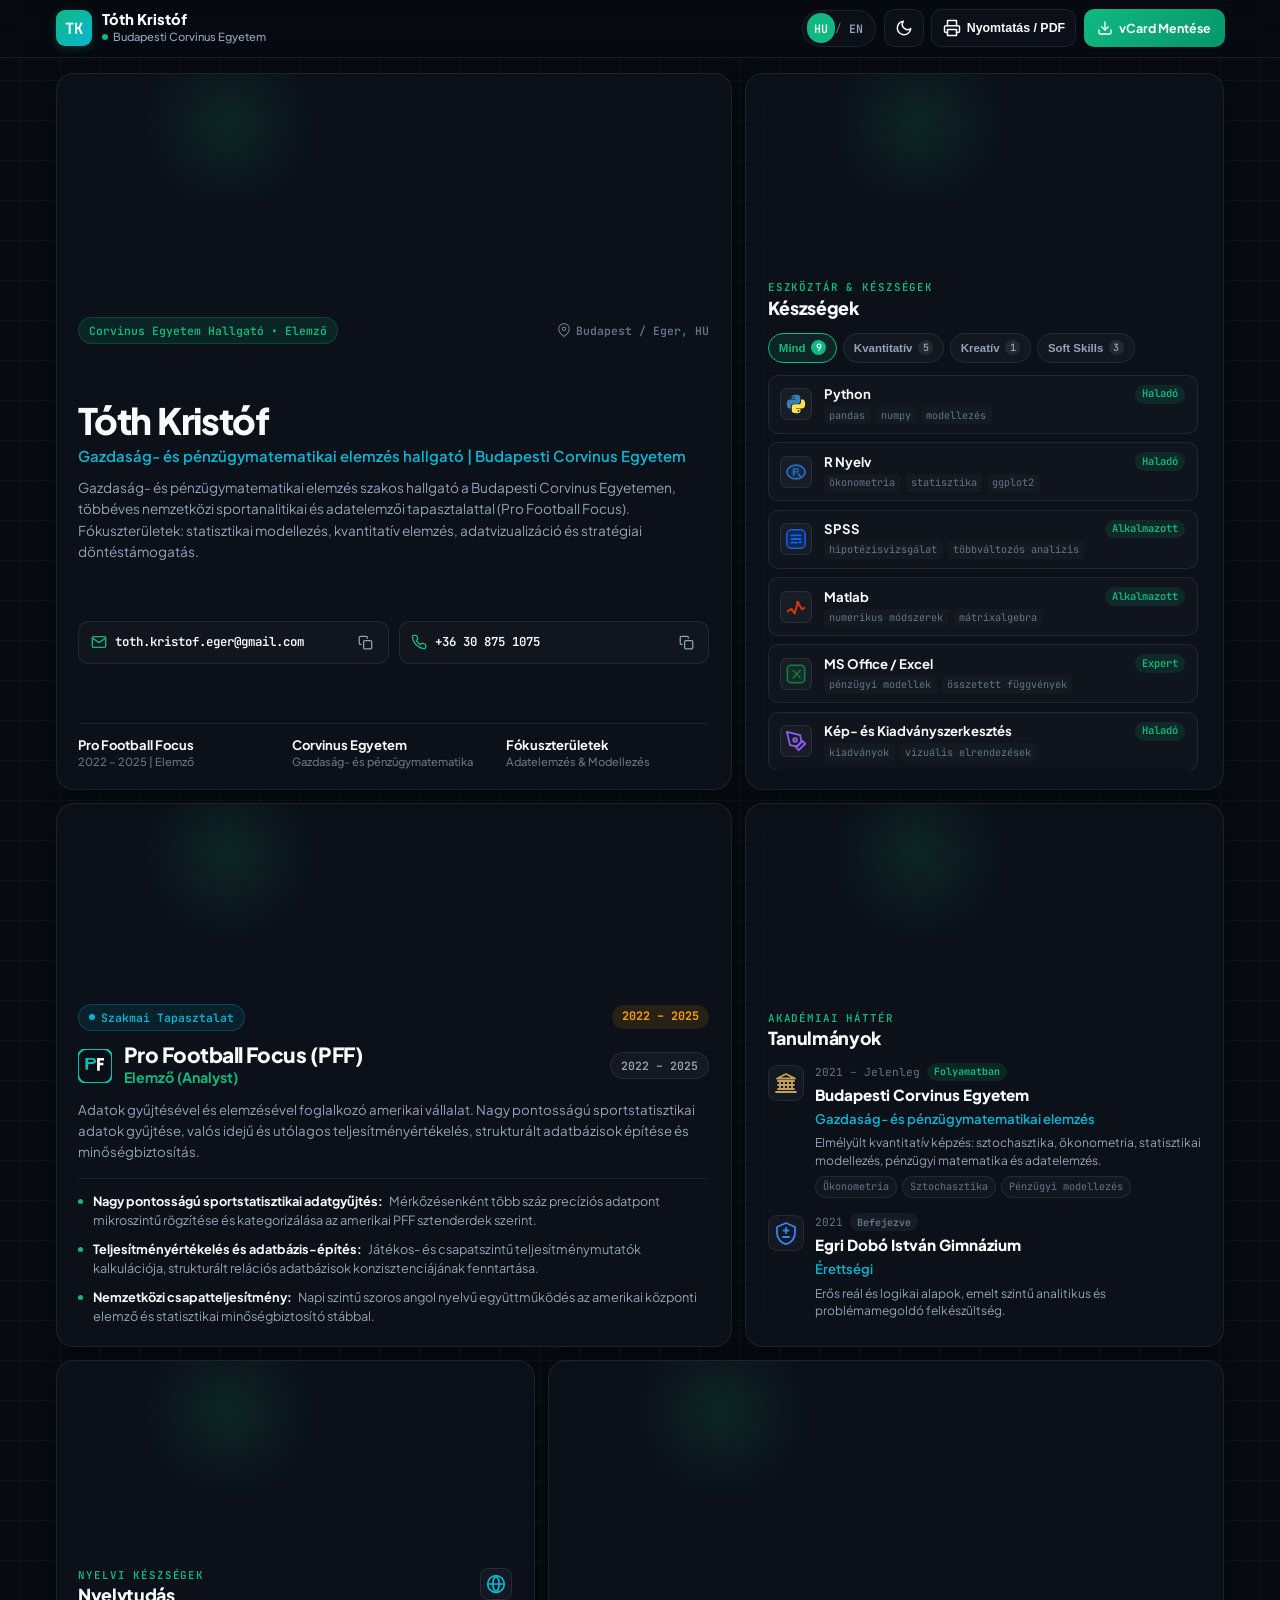
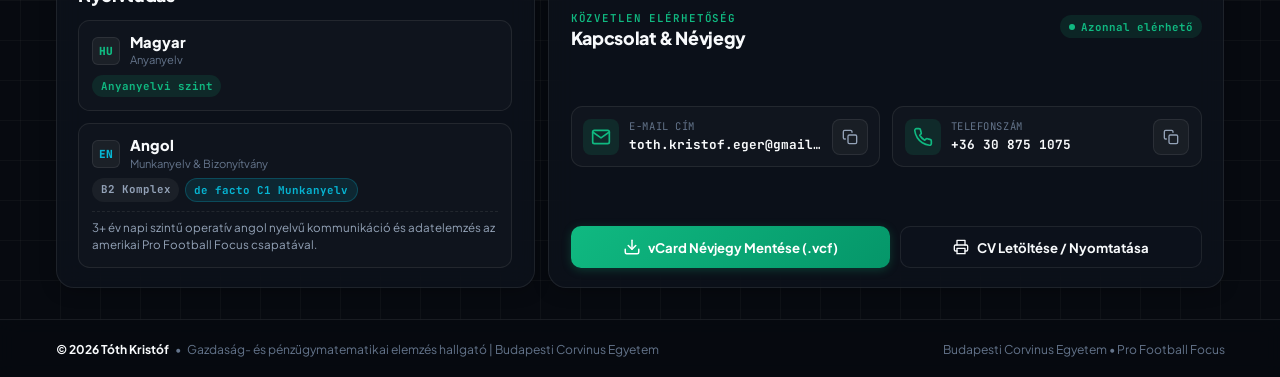
==== index.html @ a5351e08 "Initial commit: CV website" ====
<!DOCTYPE html>
<html lang="hu" data-theme="dark">
<head>
  <meta charset="UTF-8">
  <meta name="viewport" content="width=device-width, initial-scale=1.0">
  <title>Tóth Kristóf | Gazdaság- és pénzügymatematikai elemzés hallgató</title>
  <meta name="description" content="Tóth Kristóf: Gazdaság- és pénzügymatematikai elemzés szakos hallgató a Budapesti Corvinus Egyetemen, tapasztalat: Pro Football Focus (PFF) Elemző.">
  <meta name="author" content="Tóth Kristóf">
  <meta name="color-scheme" content="dark light">
  <meta name="theme-color" content="#080c14">

  <!-- Google Fonts: Plus Jakarta Sans & JetBrains Mono -->
  <link rel="preconnect" href="https://fonts.googleapis.com">
  <link rel="preconnect" href="https://fonts.gstatic.com" crossorigin>
  <link href="https://fonts.googleapis.com/css2?family=JetBrains+Mono:wght@400;500;600;700&family=Plus+Jakarta+Sans:wght@300;400;500;600;700;800&display=swap" rel="stylesheet">
  
  <link rel="stylesheet" href="style.css">
</head>
<body>
  <!-- Keyboard Skip Link for Accessibility -->
  <a href="#main-content" class="skip-link" data-i18n="skipLink">Ugrás a tartalomra</a>

  <!-- Compact Top Header -->
  <header class="site-header" role="banner">
    <div class="header-inner container">
      <div class="brand">
        <span class="brand-monogram">TK</span>
        <div class="brand-info">
          <span class="brand-name">Tóth Kristóf</span>
          <span class="brand-badge" data-i18n="headerStatus">
            <span class="status-pulse" aria-hidden="true"></span>
            Budapesti Corvinus Egyetem
          </span>
        </div>
      </div>

      <nav class="nav-controls" aria-label="Weboldal vezérlők">
        <!-- Language Switcher HU / EN -->
        <div class="lang-switch-group" role="group" aria-label="Nyelvválasztó">
          <button id="lang-hu" class="lang-btn active" type="button" aria-pressed="true" aria-label="Magyar nyelv">
            HU
          </button>
          <span class="lang-divider" aria-hidden="true">/</span>
          <button id="lang-en" class="lang-btn" type="button" aria-pressed="false" aria-label="English language">
            EN
          </button>
        </div>

        <!-- Theme Switcher: Dark / Light / High Contrast -->
        <div class="theme-dropdown-wrap">
          <button id="theme-btn" class="icon-btn theme-toggle-btn" type="button" aria-label="Téma váltása" title="Téma váltása">
            <svg class="theme-icon theme-icon-dark" width="18" height="18" viewBox="0 0 24 24" fill="none" stroke="currentColor" stroke-width="2" stroke-linecap="round" stroke-linejoin="round" aria-hidden="true">
              <path d="M21 12.79A9 9 0 1 1 11.21 3 7 7 0 0 0 21 12.79z"></path>
            </svg>
            <svg class="theme-icon theme-icon-light" width="18" height="18" viewBox="0 0 24 24" fill="none" stroke="currentColor" stroke-width="2" stroke-linecap="round" stroke-linejoin="round" aria-hidden="true">
              <circle cx="12" cy="12" r="5"></circle>
              <line x1="12" y1="1" x2="12" y2="3"></line>
              <line x1="12" y1="21" x2="12" y2="23"></line>
              <line x1="4.22" y1="4.22" x2="5.64" y2="5.64"></line>
              <line x1="18.36" y1="18.36" x2="19.78" y2="19.78"></line>
              <line x1="1" y1="12" x2="3" y2="12"></line>
              <line x1="21" y1="12" x2="23" y2="12"></line>
              <line x1="4.22" y1="19.78" x2="5.64" y2="18.36"></line>
              <line x1="18.36" y1="5.64" x2="19.78" y2="4.22"></line>
            </svg>
            <svg class="theme-icon theme-icon-contrast" width="18" height="18" viewBox="0 0 24 24" fill="none" stroke="currentColor" stroke-width="2" stroke-linecap="round" stroke-linejoin="round" aria-hidden="true">
              <circle cx="12" cy="12" r="10"></circle>
              <path d="M12 2a10 10 0 0 1 0 20z" fill="currentColor"></path>
            </svg>
            <span class="sr-only" data-i18n="themeBtnText">Téma váltása</span>
          </button>
        </div>

        <!-- Print / PDF CV Button -->
        <button id="print-cv-btn" class="icon-btn" type="button" aria-label="CV Nyomtatása / Mentés PDF-ként" title="Nyomtatás / PDF">
          <svg width="18" height="18" viewBox="0 0 24 24" fill="none" stroke="currentColor" stroke-width="2" stroke-linecap="round" stroke-linejoin="round" aria-hidden="true">
            <polyline points="6 9 6 2 18 2 18 9"></polyline>
            <path d="M6 18H4a2 2 0 0 1-2-2v-5a2 2 0 0 1 2-2h16a2 2 0 0 1 2 2v5a2 2 0 0 1-2 2h-2"></path>
            <rect x="6" y="14" width="12" height="8"></rect>
          </svg>
          <span class="btn-text-responsive" data-i18n="printBtnText">Nyomtatás / PDF</span>
        </button>

        <!-- Direct vCard Download -->
        <button id="vcard-top-btn" class="btn-primary-sm" type="button" aria-label="Névjegy letöltése vCard formátumban">
          <svg width="16" height="16" viewBox="0 0 24 24" fill="none" stroke="currentColor" stroke-width="2" stroke-linecap="round" stroke-linejoin="round" aria-hidden="true">
            <path d="M21 15v4a2 2 0 0 1-2 2H5a2 2 0 0 1-2-2v-4"></path>
            <polyline points="7 10 12 15 17 10"></polyline>
            <line x1="12" y1="15" x2="12" y2="3"></line>
          </svg>
          <span data-i18n="vcardBtnText">vCard Mentése</span>
        </button>
      </nav>
    </div>
  </header>

  <!-- Main Content Bento Grid (Dense & Compact) -->
  <main id="main-content" class="container bento-layout" role="main">

    <!-- ========================================================
         TILE 1: HERO SPAN (Profile, Headline & Quick Connect)
         ======================================================== -->
    <section class="bento-card hero-tile" aria-labelledby="hero-name">
      <div class="card-glass-glow" aria-hidden="true"></div>
      
      <div class="hero-top-meta">
        <div class="tag-pill tag-accent">
          <span data-i18n="heroPill">Corvinus Egyetem Hallgató • Elemző</span>
        </div>
        <div class="location-badge">
          <svg width="14" height="14" viewBox="0 0 24 24" fill="none" stroke="currentColor" stroke-width="2" stroke-linecap="round" stroke-linejoin="round" aria-hidden="true">
            <path d="M21 10c0 7-9 13-9 13s-9-6-9-13a9 9 0 0 1 18 0z"></path>
            <circle cx="12" cy="10" r="3"></circle>
          </svg>
          <span>Budapest / Eger, HU</span>
        </div>
      </div>

      <div class="hero-main-content">
        <h1 id="hero-name" class="hero-name">Tóth Kristóf</h1>
        <p class="hero-title" data-i18n="heroTitle">
          Gazdaság- és pénzügymatematikai elemzés hallgató | Budapesti Corvinus Egyetem
        </p>

        <p class="hero-bio" data-i18n="heroBio">
          Gazdaság- és pénzügymatematikai elemzés szakos hallgató a Budapesti Corvinus Egyetemen, többéves nemzetközi sportanalitikai és adatelemzői tapasztalattal (Pro Football Focus). Fókuszterületek: statisztikai modellezés, kvantitatív elemzés, adatvizualizáció és stratégiai döntéstámogatás.
        </p>
      </div>

      <!-- Quick Action Contact Bars with Micro-Logos -->
      <div class="hero-action-row">
        <!-- Email Quick Bar -->
        <div class="contact-pill-action">
          <a href="mailto:toth.kristof.eger@gmail.com" class="contact-link" aria-label="E-mail küldése: toth.kristof.eger@gmail.com">
            <span class="contact-icon-wrap" aria-hidden="true">
              <svg width="16" height="16" viewBox="0 0 24 24" fill="none" stroke="currentColor" stroke-width="2" stroke-linecap="round" stroke-linejoin="round">
                <path d="M4 4h16c1.1 0 2 .9 2 2v12c0 1.1-.9 2-2 2H4c-1.1 0-2-.9-2-2V6c0-1.1.9-2 2-2z"></path>
                <polyline points="22,6 12,13 2,6"></polyline>
              </svg>
            </span>
            <span class="contact-val">toth.kristof.eger@gmail.com</span>
          </a>
          <button type="button" class="copy-btn" data-copy="toth.kristof.eger@gmail.com" data-type="email" aria-label="E-mail cím másolása" title="Másolás vágólapra">
            <svg class="copy-icon" width="15" height="15" viewBox="0 0 24 24" fill="none" stroke="currentColor" stroke-width="2" stroke-linecap="round" stroke-linejoin="round" aria-hidden="true">
              <rect x="9" y="9" width="13" height="13" rx="2" ry="2"></rect>
              <path d="M5 15H4a2 2 0 0 1-2-2V4a2 2 0 0 1 2-2h9a2 2 0 0 1 2 2v1"></path>
            </svg>
            <svg class="check-icon" width="15" height="15" viewBox="0 0 24 24" fill="none" stroke="currentColor" stroke-width="2.5" stroke-linecap="round" stroke-linejoin="round" aria-hidden="true">
              <polyline points="20 6 9 17 4 12"></polyline>
            </svg>
          </button>
        </div>

        <!-- Phone Quick Bar -->
        <div class="contact-pill-action">
          <a href="tel:+36308751075" class="contact-link" aria-label="Telefonszám hívása: +36 30 875 1075">
            <span class="contact-icon-wrap" aria-hidden="true">
              <svg width="16" height="16" viewBox="0 0 24 24" fill="none" stroke="currentColor" stroke-width="2" stroke-linecap="round" stroke-linejoin="round">
                <path d="M22 16.92v3a2 2 0 0 1-2.18 2 19.79 19.79 0 0 1-8.63-3.07 19.5 19.5 0 0 1-6-6 19.79 19.79 0 0 1-3.07-8.67A2 2 0 0 1 4.11 2h3a2 2 0 0 1 2 1.72 12.84 12.84 0 0 0 .7 2.81 2 2 0 0 1-.45 2.11L8.09 9.91a16 16 0 0 0 6 6l1.27-1.27a2 2 0 0 1 2.11-.45 12.84 12.84 0 0 0 2.81.7A2 2 0 0 1 22 16.92z"></path>
              </svg>
            </span>
            <span class="contact-val">+36 30 875 1075</span>
          </a>
          <button type="button" class="copy-btn" data-copy="+36308751075" data-type="phone" aria-label="Telefonszám másolása" title="Másolás vágólapra">
            <svg class="copy-icon" width="15" height="15" viewBox="0 0 24 24" fill="none" stroke="currentColor" stroke-width="2" stroke-linecap="round" stroke-linejoin="round" aria-hidden="true">
              <rect x="9" y="9" width="13" height="13" rx="2" ry="2"></rect>
              <path d="M5 15H4a2 2 0 0 1-2-2V4a2 2 0 0 1 2-2h9a2 2 0 0 1 2 2v1"></path>
            </svg>
            <svg class="check-icon" width="15" height="15" viewBox="0 0 24 24" fill="none" stroke="currentColor" stroke-width="2.5" stroke-linecap="round" stroke-linejoin="round" aria-hidden="true">
              <polyline points="20 6 9 17 4 12"></polyline>
            </svg>
          </button>
        </div>
      </div>

      <!-- Quick Semantic Highlights (No Percentages) -->
      <div class="hero-stats-grid">
        <div class="stat-badge-item">
          <span class="stat-badge-top" data-i18n="badgePff">Pro Football Focus</span>
          <span class="stat-badge-sub" data-i18n="badgePffDesc">2022 – 2025 | Elemző</span>
        </div>
        <div class="stat-badge-item">
          <span class="stat-badge-top" data-i18n="badgeCorvinus">Corvinus Egyetem</span>
          <span class="stat-badge-sub" data-i18n="badgeCorvinusDesc">Gazdaság- és pénzügymatematika</span>
        </div>
        <div class="stat-badge-item">
          <span class="stat-badge-top" data-i18n="badgeFocus">Fókuszterületek</span>
          <span class="stat-badge-sub" data-i18n="badgeFocusDesc">Adatelemzés & Modellezés</span>
        </div>
      </div>
    </section>

    <!-- ========================================================
         TILE 2: SKILL MATRIX (RICH LOGOS, NO RADAR, NO PERCENTAGES)
         ======================================================== -->
    <section class="bento-card skill-matrix-tile" aria-labelledby="skills-heading">
      <div class="card-glass-glow" aria-hidden="true"></div>
      <div class="card-header-flex">
        <div>
          <span class="section-eyebrow" data-i18n="skillEyebrow">Eszköztár & Készségek</span>
          <h2 id="skills-heading" class="card-title" data-i18n="skillHeading">Készségek</h2>
        </div>
      </div>

      <!-- Filterable Skill Category Pills -->
      <div class="skill-filters" role="tablist" aria-label="Készség kategóriák">
        <button class="filter-pill active" data-filter="all" role="tab" aria-selected="true" aria-controls="skill-list" type="button">
          <span data-i18n="filterAll">Mind</span> <span class="filter-badge">9</span>
        </button>
        <button class="filter-pill" data-filter="quant" role="tab" aria-selected="false" aria-controls="skill-list" type="button">
          <span data-i18n="filterQuant">Kvantitatív</span> <span class="filter-badge">5</span>
        </button>
        <button class="filter-pill" data-filter="design" role="tab" aria-selected="false" aria-controls="skill-list" type="button">
          <span data-i18n="filterDesign">Kreatív</span> <span class="filter-badge">1</span>
        </button>
        <button class="filter-pill" data-filter="soft" role="tab" aria-selected="false" aria-controls="skill-list" type="button">
          <span data-i18n="filterSoft">Soft Skills</span> <span class="filter-badge">3</span>
        </button>
      </div>

      <!-- Live Region for Screen Readers -->
      <div id="skill-announcer" class="sr-only" aria-live="polite">Összes készség megjelenítve</div>

      <!-- Compact Logo-Rich Skill Items List -->
      <div id="skill-list" class="skill-tags-grid">
        
        <!-- 1. Python -->
        <div class="skill-item" data-category="quant">
          <div class="skill-logo-wrap" aria-hidden="true">
            <svg width="22" height="22" viewBox="0 0 24 24" fill="none">
              <path d="M11.91 2C6.83 2 7.14 4.2 7.14 4.2l.01 2.29h4.86v.69H5.2S2 6.8 2 11.92c0 5.12 2.79 4.93 2.79 4.93h1.66v-2.34s-.09-2.79 2.75-2.79h4.72s2.66.04 2.66-2.6V4.6S16.99 2 11.91 2zm-2.6 1.48a.95.95 0 1 1 0 1.9.95.95 0 0 1 0-1.9z" fill="#387eb8"/>
              <path d="M12.09 22c5.08 0 4.77-2.2 4.77-2.2l-.01-2.29h-4.86v-.69h6.81S22 17.2 22 12.08c0-5.12-2.79-4.93-2.79-4.93h-1.66v2.34s.09 2.79-2.75 2.79H10.08s-2.66-.04-2.66 2.6v4.52s-.41 2.6 4.67 2.6zm2.6-1.48a.95.95 0 1 1 0-1.9.95.95 0 0 1 0 1.9z" fill="#ffe052"/>
            </svg>
          </div>
          <div class="skill-item-body">
            <div class="skill-item-header">
              <span class="skill-name">Python</span>
              <span class="skill-level-chip" data-i18n="tagAdvanced">Haladó</span>
            </div>
            <div class="skill-item-tags">
              <span class="skill-tag">pandas</span>
              <span class="skill-tag">numpy</span>
              <span class="skill-tag">modellezés</span>
            </div>
          </div>
        </div>

        <!-- 2. R Nyelv -->
        <div class="skill-item" data-category="quant">
          <div class="skill-logo-wrap r-logo-bg" aria-hidden="true">
            <svg width="22" height="22" viewBox="0 0 24 24" fill="none">
              <ellipse cx="12" cy="12" rx="10" ry="7.5" fill="#276DC3" fill-opacity="0.18" stroke="#276DC3" stroke-width="1.8"/>
              <path d="M8.5 8h4.2a2.3 2.3 0 0 1 2.3 2.3c0 1.6-1.2 2.3-2.3 2.3H10.5v3.4H8.5V8zm2 3.2h2.2a.9.9 0 0 0 0-1.8h-2.2v1.8zm2.8 2.3l2.7 3.9h2.2l-2.9-4.1h-2z" fill="#276DC3"/>
            </svg>
          </div>
          <div class="skill-item-body">
            <div class="skill-item-header">
              <span class="skill-name">R Nyelv</span>
              <span class="skill-level-chip" data-i18n="tagAdvanced">Haladó</span>
            </div>
            <div class="skill-item-tags">
              <span class="skill-tag">ökonometria</span>
              <span class="skill-tag">statisztika</span>
              <span class="skill-tag">ggplot2</span>
            </div>
          </div>
        </div>

        <!-- 3. SPSS -->
        <div class="skill-item" data-category="quant">
          <div class="skill-logo-wrap spss-logo-bg" aria-hidden="true">
            <svg width="22" height="22" viewBox="0 0 24 24" fill="none">
              <rect x="2" y="2" width="20" height="20" rx="5" fill="#0F62FE" fill-opacity="0.15" stroke="#0F62FE" stroke-width="1.6"/>
              <path d="M7 8h10M7 12h10M7 16h6" stroke="#0F62FE" stroke-width="2" stroke-linecap="round"/>
              <circle cx="16.5" cy="15.5" r="1.5" fill="#0F62FE"/>
            </svg>
          </div>
          <div class="skill-item-body">
            <div class="skill-item-header">
              <span class="skill-name">SPSS</span>
              <span class="skill-level-chip" data-i18n="tagApplied">Alkalmazott</span>
            </div>
            <div class="skill-item-tags">
              <span class="skill-tag">hipotézisvizsgálat</span>
              <span class="skill-tag">többváltozós analízis</span>
            </div>
          </div>
        </div>

        <!-- 4. Matlab -->
        <div class="skill-item" data-category="quant">
          <div class="skill-logo-wrap matlab-logo-bg" aria-hidden="true">
            <svg width="22" height="22" viewBox="0 0 24 24" fill="none">
              <path d="M3 16.5l4-2.5 3.5 5 3.5-12 4.5 7.5 2.5-1.5" stroke="#D33804" stroke-width="2.2" stroke-linecap="round" stroke-linejoin="round"/>
              <circle cx="14" cy="7" r="1.8" fill="#D33804"/>
            </svg>
          </div>
          <div class="skill-item-body">
            <div class="skill-item-header">
              <span class="skill-name">Matlab</span>
              <span class="skill-level-chip" data-i18n="tagApplied">Alkalmazott</span>
            </div>
            <div class="skill-item-tags">
              <span class="skill-tag">numerikus módszerek</span>
              <span class="skill-tag">mátrixalgebra</span>
            </div>
          </div>
        </div>

        <!-- 5. MS Office / Excel -->
        <div class="skill-item" data-category="quant">
          <div class="skill-logo-wrap excel-logo-bg" aria-hidden="true">
            <svg width="22" height="22" viewBox="0 0 24 24" fill="none">
              <rect x="2.5" y="2.5" width="19" height="19" rx="4" fill="#107C41" fill-opacity="0.18" stroke="#107C41" stroke-width="1.8"/>
              <path d="M7.5 7.5l4.2 4.5-4.2 4.5h2.4l3-3.3 3 3.3H18l-4.2-4.5 4.2-4.5h-2.4l-3 3.3-3-3.3H7.5z" fill="#107C41"/>
            </svg>
          </div>
          <div class="skill-item-body">
            <div class="skill-item-header">
              <span class="skill-name">MS Office / Excel</span>
              <span class="skill-level-chip" data-i18n="tagExpert">Expert</span>
            </div>
            <div class="skill-item-tags">
              <span class="skill-tag">pénzügyi modellek</span>
              <span class="skill-tag">összetett függvények</span>
            </div>
          </div>
        </div>

        <!-- 6. Design & Kiadványszerkesztés -->
        <div class="skill-item" data-category="design">
          <div class="skill-logo-wrap design-logo-bg" aria-hidden="true">
            <svg width="22" height="22" viewBox="0 0 24 24" fill="none" stroke="#8B5CF6" stroke-width="2" stroke-linecap="round" stroke-linejoin="round">
              <path d="M12 19l7-7 3 3-7 7-3-3z"></path>
              <path d="M18 13l-1.5-7.5L2 2l3.5 14.5L13 18l5-5z"></path>
              <circle cx="11" cy="11" r="2"></circle>
            </svg>
          </div>
          <div class="skill-item-body">
            <div class="skill-item-header">
              <span class="skill-name" data-i18n="skillDesignName">Kép- és Kiadványszerkesztés</span>
              <span class="skill-level-chip" data-i18n="tagAdvanced">Haladó</span>
            </div>
            <div class="skill-item-tags">
              <span class="skill-tag">kiadványok</span>
              <span class="skill-tag">vizuális elrendezések</span>
            </div>
          </div>
        </div>

        <!-- 7. Kommunikáció -->
        <div class="skill-item" data-category="soft">
          <div class="skill-logo-wrap soft-logo-bg" aria-hidden="true">
            <svg width="22" height="22" viewBox="0 0 24 24" fill="none" stroke="#06B6D4" stroke-width="2" stroke-linecap="round" stroke-linejoin="round">
              <path d="M21 15a2 2 0 0 1-2 2H7l-4 4V5a2 2 0 0 1 2-2h14a2 2 0 0 1 2 2z"></path>
              <path d="M8 9h8M8 13h5"></path>
            </svg>
          </div>
          <div class="skill-item-body">
            <div class="skill-item-header">
              <span class="skill-name" data-i18n="skillCommName">Jó Kommunikáció</span>
              <span class="skill-level-chip" data-i18n="tagStrong">Magas szintű</span>
            </div>
            <div class="skill-item-tags">
              <span class="skill-tag">eredmények átadása</span>
              <span class="skill-tag">együttműködés</span>
            </div>
          </div>
        </div>

        <!-- 8. Csapatjátékos -->
        <div class="skill-item" data-category="soft">
          <div class="skill-logo-wrap soft-logo-bg" aria-hidden="true">
            <svg width="22" height="22" viewBox="0 0 24 24" fill="none" stroke="#10B981" stroke-width="2" stroke-linecap="round" stroke-linejoin="round">
              <path d="M17 21v-2a4 4 0 0 0-4-4H5a4 4 0 0 0-4 4v2"></path>
              <circle cx="9" cy="7" r="4"></circle>
              <path d="M23 21v-2a4 4 0 0 0-3-3.87"></path>
              <path d="M16 3.13a4 4 0 0 1 0 7.75"></path>
            </svg>
          </div>
          <div class="skill-item-body">
            <div class="skill-item-header">
              <span class="skill-name" data-i18n="skillTeamName">Csapatjátékos</span>
              <span class="skill-level-chip" data-i18n="tagStrong">Magas szintű</span>
            </div>
            <div class="skill-item-tags">
              <span class="skill-tag">nemzetközi csapat</span>
              <span class="skill-tag">közös munka</span>
            </div>
          </div>
        </div>

        <!-- 9. Stratégiai Szemlélet -->
        <div class="skill-item" data-category="soft">
          <div class="skill-logo-wrap soft-logo-bg" aria-hidden="true">
            <svg width="22" height="22" viewBox="0 0 24 24" fill="none" stroke="#F59E0B" stroke-width="2" stroke-linecap="round" stroke-linejoin="round">
              <circle cx="12" cy="12" r="10"></circle>
              <polygon points="16.24 7.76 14.12 14.12 7.76 16.24 9.88 9.88 16.24 7.76"></polygon>
            </svg>
          </div>
          <div class="skill-item-body">
            <div class="skill-item-header">
              <span class="skill-name" data-i18n="skillStratName">Stratégiai Szemlélet</span>
              <span class="skill-level-chip" data-i18n="tagStrong">Magas szintű</span>
            </div>
            <div class="skill-item-tags">
              <span class="skill-tag">adatalapú tervezés</span>
              <span class="skill-tag">rendszerszemlélet</span>
            </div>
          </div>
        </div>

      </div>
    </section>

    <!-- ========================================================
         TILE 3: EXPERIENCE (PRO FOOTBALL FOCUS 2022–2025)
         ======================================================== -->
    <section class="bento-card experience-spotlight-tile" aria-labelledby="exp-heading">
      <div class="card-glass-glow" aria-hidden="true"></div>
      
      <div class="pff-hero-banner">
        <div class="pff-header-meta">
          <div class="tag-pill tag-pff">
            <span class="pulse-ring" aria-hidden="true"></span>
            <span data-i18n="expSectionPill">Szakmai Tapasztalat</span>
          </div>
          <span class="date-badge">2022 – 2025</span>
        </div>

        <div class="pff-company-row">
          <div class="pff-branding-group">
            <div class="pff-logo-mark" aria-hidden="true">
              <svg width="34" height="34" viewBox="0 0 32 32" fill="none">
                <rect width="32" height="32" rx="8" fill="#0A0E17" stroke="#00C4B4" stroke-width="1.8"/>
                <path d="M7 8.5h6.5c2 0 3.5 1 3.5 2.8s-1.5 2.8-3.5 2.8H9.5v5.4H7V8.5zm2.5 3.8h3.8c.8 0 1.4-.4 1.4-1.1s-.6-1.1-1.4-1.1H9.5v2.2z" fill="#00C4B4"/>
                <path d="M18 8.5h6.5v2.4h-4v2.1h3.4v2.2h-3.4v5.3H18V8.5z" fill="#FFFFFF"/>
              </svg>
            </div>
            <div>
              <h2 id="exp-heading" class="company-name">Pro Football Focus (PFF)</h2>
              <div class="role-title" data-i18n="pffRole">Elemző (Analyst)</div>
            </div>
          </div>
          <div class="pff-status-pill" data-i18n="pffTenure">2022 – 2025</div>
        </div>

        <p class="company-summary" data-i18n="pffSummary">
          Adatok gyűjtésével és elemzésével foglalkozó amerikai vállalat. Nagy pontosságú sportstatisztikai adatok gyűjtése, valós idejű és utólagos teljesítményértékelés, strukturált adatbázisok építése és minőségbiztosítás.
        </p>

        <!-- Detailed Responsibilities -->
        <div class="pff-duties-list">
          <div class="duty-row">
            <div class="duty-bullet" aria-hidden="true"></div>
            <div>
              <strong data-i18n="pffDuty1Title">Nagy pontosságú sportstatisztikai adatgyűjtés:</strong>
              <span data-i18n="pffDuty1Desc">Mérkőzésenként több száz precíziós adatpont mikroszintű rögzítése és kategorizálása az amerikai PFF sztenderdek szerint.</span>
            </div>
          </div>
          <div class="duty-row">
            <div class="duty-bullet" aria-hidden="true"></div>
            <div>
              <strong data-i18n="pffDuty2Title">Teljesítményértékelés és adatbázis-építés:</strong>
              <span data-i18n="pffDuty2Desc">Játékos- és csapatszintű teljesítménymutatók kalkulációja, strukturált relációs adatbázisok konzisztenciájának fenntartása.</span>
            </div>
          </div>
          <div class="duty-row">
            <div class="duty-bullet" aria-hidden="true"></div>
            <div>
              <strong data-i18n="pffDuty3Title">Nemzetközi csapatteljesítmény:</strong>
              <span data-i18n="pffDuty3Desc">Napi szintű szoros angol nyelvű együttműködés az amerikai központi elemző és statisztikai minőségbiztosító stábbal.</span>
            </div>
          </div>
        </div>
      </div>
    </section>

    <!-- ========================================================
         TILE 4: ACADEMIC TIMELINE (TANULMÁNYOK - WITH CRESTS)
         ======================================================== -->
    <section class="bento-card academic-tile" aria-labelledby="edu-heading">
      <div class="card-glass-glow" aria-hidden="true"></div>
      
      <div class="card-header-flex">
        <div>
          <span class="section-eyebrow" data-i18n="eduEyebrow">Akadémiai Háttér</span>
          <h2 id="edu-heading" class="card-title" data-i18n="eduHeading">Tanulmányok</h2>
        </div>
      </div>

      <div class="timeline-container">
        <!-- Milestone 1: Corvinus -->
        <article class="timeline-item current-study">
          <div class="timeline-crest-wrap corvinus-crest" aria-hidden="true">
            <svg width="24" height="24" viewBox="0 0 24 24" fill="none" stroke="#C5A059" stroke-width="1.8" stroke-linecap="round" stroke-linejoin="round">
              <path d="M4 10h16M4 14h16M4 18h16M2 21h20M12 3l9 4.5H3L12 3zM6 10v8M10 10v8M14 10v8M18 10v8"></path>
            </svg>
          </div>
          <div class="timeline-content">
            <div class="timeline-period-badge">
              <span>2021 – Jelenleg</span>
              <span class="status-chip" data-i18n="eduStatusActive">Folyamatban</span>
            </div>
            <h3 class="timeline-inst">Budapesti Corvinus Egyetem</h3>
            <p class="timeline-degree" data-i18n="eduCorvinusDegree">Gazdaság- és pénzügymatematikai elemzés</p>
            <p class="timeline-notes" data-i18n="eduCorvinusDesc">
              Elmélyült kvantitatív képzés: sztochasztika, ökonometria, statisztikai modellezés, pénzügyi matematika és adatelemzés.
            </p>
            <div class="timeline-tags">
              <span class="mini-tag">Ökonometria</span>
              <span class="mini-tag">Sztochasztika</span>
              <span class="mini-tag">Pénzügyi modellezés</span>
            </div>
          </div>
        </article>

        <!-- Milestone 2: Gimnázium -->
        <article class="timeline-item">
          <div class="timeline-crest-wrap dobo-crest" aria-hidden="true">
            <svg width="24" height="24" viewBox="0 0 24 24" fill="none" stroke="#3B82F6" stroke-width="1.8" stroke-linecap="round" stroke-linejoin="round">
              <path d="M12 2L3 6v6c0 5.25 3.75 10.15 9 11.25 5.25-1.1 9-6 9-11.25V6l-9-4z"></path>
              <path d="M12 7v5M9.5 9.5h5"></path>
              <path d="M9 16h6"></path>
            </svg>
          </div>
          <div class="timeline-content">
            <div class="timeline-period-badge">
              <span>2021</span>
              <span class="status-chip completed" data-i18n="eduStatusDone">Befejezve</span>
            </div>
            <h3 class="timeline-inst">Egri Dobó István Gimnázium</h3>
            <p class="timeline-degree" data-i18n="eduDoboDegree">Érettségi</p>
            <p class="timeline-notes" data-i18n="eduDoboDesc">
              Erős reál és logikai alapok, emelt szintű analitikus és problémamegoldó felkészültség.
            </p>
          </div>
        </article>
      </div>
    </section>

    <!-- ========================================================
         TILE 5: LANGUAGE COMPETENCIES (NO PERCENTAGES, CLEAN)
         ======================================================== -->
    <section class="bento-card language-tile" aria-labelledby="lang-heading">
      <div class="card-glass-glow" aria-hidden="true"></div>
      
      <div class="card-header-flex">
        <div>
          <span class="section-eyebrow" data-i18n="langEyebrow">Nyelvi Készségek</span>
          <h2 id="lang-heading" class="card-title" data-i18n="langHeading">Nyelvtudás</h2>
        </div>
        <div class="lang-globe-icon" aria-hidden="true">
          <svg width="20" height="20" viewBox="0 0 24 24" fill="none" stroke="currentColor" stroke-width="2" stroke-linecap="round" stroke-linejoin="round">
            <circle cx="12" cy="12" r="10"></circle>
            <line x1="2" y1="12" x2="22" y2="12"></line>
            <path d="M12 2a15.3 15.3 0 0 1 4 10 15.3 15.3 0 0 1-4 10 15.3 15.3 0 0 1-4-10 15.3 15.3 0 0 1 4-10z"></path>
          </svg>
        </div>
      </div>

      <div class="languages-grid">
        <!-- Hungarian Native -->
        <div class="lang-dense-card">
          <div class="lang-card-header">
            <div class="lang-flag-mark hu-flag-mark" aria-hidden="true">HU</div>
            <div>
              <h3 class="lang-title" data-i18n="langHuName">Magyar</h3>
              <span class="lang-subtext" data-i18n="langHuCefr">Anyanyelv</span>
            </div>
          </div>
          <div class="lang-badge-row">
            <span class="cefr-badge native-badge" data-i18n="langHuBadge">Anyanyelvi szint</span>
          </div>
        </div>

        <!-- English B2 / C1 Working -->
        <div class="lang-dense-card highlight-lang">
          <div class="lang-card-header">
            <div class="lang-flag-mark en-flag-mark" aria-hidden="true">EN</div>
            <div>
              <h3 class="lang-title" data-i18n="langEnName">Angol</h3>
              <span class="lang-subtext" data-i18n="langEnSub">Munkanyelv & Bizonyítvány</span>
            </div>
          </div>

          <div class="lang-badge-row">
            <span class="cefr-badge b2-badge">B2 Komplex</span>
            <span class="cefr-badge c1-badge" data-i18n="langEnBadgeC1">de facto C1 Munkanyelv</span>
          </div>

          <p class="lang-note" data-i18n="langEnNote">
            3+ év napi szintű operatív angol nyelvű kommunikáció és adatelemzés az amerikai Pro Football Focus csapatával.
          </p>
        </div>
      </div>
    </section>

    <!-- ========================================================
         TILE 6: DIRECT CONTACT & VCARD DOWNLOAD HUB
         ======================================================== -->
    <section class="bento-card contact-hub-tile" aria-labelledby="contact-heading">
      <div class="card-glass-glow" aria-hidden="true"></div>
      
      <div class="card-header-flex">
        <div>
          <span class="section-eyebrow" data-i18n="contactEyebrow">Közvetlen Elérhetőség</span>
          <h2 id="contact-heading" class="card-title" data-i18n="contactHeading">Kapcsolat & Névjegy</h2>
        </div>
        <div class="availability-indicator">
          <span class="radar-ping" aria-hidden="true"></span>
          <span class="avail-text" data-i18n="availText">Azonnal elérhető</span>
        </div>
      </div>

      <div class="contact-hub-grid">
        <!-- Direct Email Card -->
        <div class="hub-interactive-item">
          <div class="hub-item-icon" aria-hidden="true">
            <svg width="20" height="20" viewBox="0 0 24 24" fill="none" stroke="currentColor" stroke-width="2" stroke-linecap="round" stroke-linejoin="round">
              <path d="M4 4h16c1.1 0 2 .9 2 2v12c0 1.1-.9 2-2 2H4c-1.1 0-2-.9-2-2V6c0-1.1.9-2 2-2z"></path>
              <polyline points="22,6 12,13 2,6"></polyline>
            </svg>
          </div>
          <div class="hub-item-body">
            <span class="hub-item-label" data-i18n="emailLabel">E-mail Cím</span>
            <a href="mailto:toth.kristof.eger@gmail.com" class="hub-item-link">toth.kristof.eger@gmail.com</a>
          </div>
          <button type="button" class="action-circle-btn copy-btn" data-copy="toth.kristof.eger@gmail.com" data-type="email" aria-label="E-mail cím másolása" title="E-mail másolása">
            <svg class="copy-icon" width="16" height="16" viewBox="0 0 24 24" fill="none" stroke="currentColor" stroke-width="2" stroke-linecap="round" stroke-linejoin="round" aria-hidden="true">
              <rect x="9" y="9" width="13" height="13" rx="2" ry="2"></rect>
              <path d="M5 15H4a2 2 0 0 1-2-2V4a2 2 0 0 1 2-2h9a2 2 0 0 1 2 2v1"></path>
            </svg>
            <svg class="check-icon" width="16" height="16" viewBox="0 0 24 24" fill="none" stroke="currentColor" stroke-width="2.5" stroke-linecap="round" stroke-linejoin="round" aria-hidden="true">
              <polyline points="20 6 9 17 4 12"></polyline>
            </svg>
          </button>
        </div>

        <!-- Direct Phone Card -->
        <div class="hub-interactive-item">
          <div class="hub-item-icon" aria-hidden="true">
            <svg width="20" height="20" viewBox="0 0 24 24" fill="none" stroke="currentColor" stroke-width="2" stroke-linecap="round" stroke-linejoin="round">
              <path d="M22 16.92v3a2 2 0 0 1-2.18 2 19.79 19.79 0 0 1-8.63-3.07 19.5 19.5 0 0 1-6-6 19.79 19.79 0 0 1-3.07-8.67A2 2 0 0 1 4.11 2h3a2 2 0 0 1 2 1.72 12.84 12.84 0 0 0 .7 2.81 2 2 0 0 1-.45 2.11L8.09 9.91a16 16 0 0 0 6 6l1.27-1.27a2 2 0 0 1 2.11-.45 12.84 12.84 0 0 0 2.81.7A2 2 0 0 1 22 16.92z"></path>
            </svg>
          </div>
          <div class="hub-item-body">
            <span class="hub-item-label" data-i18n="phoneLabel">Telefonszám</span>
            <a href="tel:+36308751075" class="hub-item-link">+36 30 875 1075</a>
          </div>
          <button type="button" class="action-circle-btn copy-btn" data-copy="+36308751075" data-type="phone" aria-label="Telefonszám másolása" title="Telefonszám másolása">
            <svg class="copy-icon" width="16" height="16" viewBox="0 0 24 24" fill="none" stroke="currentColor" stroke-width="2" stroke-linecap="round" stroke-linejoin="round" aria-hidden="true">
              <rect x="9" y="9" width="13" height="13" rx="2" ry="2"></rect>
              <path d="M5 15H4a2 2 0 0 1-2-2V4a2 2 0 0 1 2-2h9a2 2 0 0 1 2 2v1"></path>
            </svg>
            <svg class="check-icon" width="16" height="16" viewBox="0 0 24 24" fill="none" stroke="currentColor" stroke-width="2.5" stroke-linecap="round" stroke-linejoin="round" aria-hidden="true">
              <polyline points="20 6 9 17 4 12"></polyline>
            </svg>
          </button>
        </div>
      </div>

      <!-- Action Buttons for VCard & Print -->
      <div class="hub-actions-bar">
        <button id="vcard-download-btn" class="hub-btn primary" type="button">
          <svg width="18" height="18" viewBox="0 0 24 24" fill="none" stroke="currentColor" stroke-width="2" stroke-linecap="round" stroke-linejoin="round" aria-hidden="true">
            <path d="M21 15v4a2 2 0 0 1-2 2H5a2 2 0 0 1-2-2v-4"></path>
            <polyline points="7 10 12 15 17 10"></polyline>
            <line x1="12" y1="15" x2="12" y2="3"></line>
          </svg>
          <span data-i18n="vcardFullBtn">vCard Névjegy Mentése (.vcf)</span>
        </button>

        <button id="print-secondary-btn" class="hub-btn secondary" type="button">
          <svg width="16" height="16" viewBox="0 0 24 24" fill="none" stroke="currentColor" stroke-width="2" stroke-linecap="round" stroke-linejoin="round" aria-hidden="true">
            <polyline points="6 9 6 2 18 2 18 9"></polyline>
            <path d="M6 18H4a2 2 0 0 1-2-2v-5a2 2 0 0 1 2-2h16a2 2 0 0 1 2 2v5a2 2 0 0 1-2 2h-2"></path>
            <rect x="6" y="14" width="12" height="8"></rect>
          </svg>
          <span data-i18n="printFullBtn">CV Letöltése / Nyomtatása</span>
        </button>
      </div>
    </section>

  </main>

  <!-- Clean Minimalist Footer -->
  <footer class="site-footer" role="contentinfo">
    <div class="container footer-inner">
      <div class="footer-left">
        <span class="footer-copy">© 2026 Tóth Kristóf</span>
        <span class="footer-divider">•</span>
        <span class="footer-tagline" data-i18n="footerRole">Gazdaság- és pénzügymatematikai elemzés hallgató | Budapesti Corvinus Egyetem</span>
      </div>
      <div class="footer-right">
        <span class="status-online" data-i18n="footerLocation">Budapesti Corvinus Egyetem • Pro Football Focus</span>
      </div>
    </div>
  </footer>

  <!-- Toast Notification Container for Accessible Copy & Download Messages -->
  <div id="toast-container" class="toast-shelf" aria-live="polite" aria-atomic="true"></div>

  <!-- Main JavaScript Logic -->
  <script src="script.js"></script>
</body>
</html>
---- style.css ----
/* ==========================================================================
   TÓTH KRISTÓF - BENTO PORTFOLIO & CV
   Compact, Modernist, High-Density Professional Layout
   ========================================================================== */

/* --- 1. CSS Custom Properties / Design Tokens --- */
:root {
  /* Color Palette - Default Dark */
  --bg-body: #070a10;
  --bg-grid-lines: rgba(255, 255, 255, 0.03);
  --header-bg: rgba(7, 10, 16, 0.85);
  --card-bg: rgba(14, 19, 29, 0.75);
  --card-bg-hover: rgba(18, 25, 38, 0.9);
  --card-border: rgba(255, 255, 255, 0.08);
  --card-border-hover: rgba(16, 185, 129, 0.4);
  --card-shadow: 0 4px 20px -5px rgba(0, 0, 0, 0.4);
  
  /* Text Tokens */
  --text-primary: #f8fafc;
  --text-secondary: #94a3b8;
  --text-tertiary: #64748b;
  --text-inverse: #070a10;

  /* Accents */
  --accent-emerald: #10b981;
  --accent-emerald-light: #34d399;
  --accent-emerald-dim: rgba(16, 185, 129, 0.12);
  --accent-cyan: #06b6d4;
  --accent-cyan-dim: rgba(6, 182, 212, 0.12);
  --accent-amber: #f59e0b;
  --accent-amber-dim: rgba(245, 158, 11, 0.12);
  
  --spotlight-color: rgba(16, 185, 129, 0.1);
  --focus-ring: #06b6d4;

  /* Typography */
  --font-sans: 'Plus Jakarta Sans', -apple-system, BlinkMacSystemFont, 'Segoe UI', Roboto, Helvetica, Arial, sans-serif;
  --font-mono: 'JetBrains Mono', SFMono-Regular, Menlo, Monaco, Consolas, monospace;

  /* Structural Radii & Transitions */
  --radius-card: 1.15rem;
  --radius-pill: 9999px;
  --radius-btn: 0.65rem;
  --transition-smooth: 0.22s cubic-bezier(0.16, 1, 0.3, 1);
  --transition-fast: 0.14s ease;
}

/* Light Mode Overrides */
[data-theme="light"] {
  --bg-body: #f8fafc;
  --bg-grid-lines: rgba(15, 23, 42, 0.04);
  --header-bg: rgba(255, 255, 255, 0.88);
  --card-bg: rgba(255, 255, 255, 0.9);
  --card-bg-hover: #ffffff;
  --card-border: rgba(15, 23, 42, 0.09);
  --card-border-hover: rgba(5, 150, 105, 0.45);
  --card-shadow: 0 4px 15px -4px rgba(15, 23, 42, 0.06);

  --text-primary: #0f172a;
  --text-secondary: #475569;
  --text-tertiary: #64748b;
  --text-inverse: #ffffff;

  --accent-emerald: #059669;
  --accent-emerald-light: #10b981;
  --accent-emerald-dim: rgba(5, 150, 105, 0.1);
  --accent-cyan: #0284c7;
  --accent-cyan-dim: rgba(2, 132, 199, 0.1);
  --accent-amber: #d97706;
  --accent-amber-dim: rgba(217, 119, 6, 0.1);

  --spotlight-color: rgba(5, 150, 105, 0.08);
  --focus-ring: #0284c7;
}

/* High Contrast Mode Overrides (Strict WCAG AAA) */
[data-theme="contrast"] {
  --bg-body: #000000;
  --bg-grid-lines: #222222;
  --header-bg: #000000;
  --card-bg: #080808;
  --card-bg-hover: #121212;
  --card-border: #ffffff;
  --card-border-hover: #ffff00;
  --card-shadow: none;

  --text-primary: #ffffff;
  --text-secondary: #eeeeee;
  --text-tertiary: #cccccc;
  --text-inverse: #000000;

  --accent-emerald: #00ff66;
  --accent-emerald-light: #66ff99;
  --accent-emerald-dim: #003311;
  --accent-cyan: #00ffff;
  --accent-cyan-dim: #003333;
  --accent-amber: #ffff00;
  --accent-amber-dim: #333300;

  --spotlight-color: transparent;
  --focus-ring: #ffff00;
}

/* --- 2. Baseline Reset & Foundation --- */
*, *::before, *::after {
  box-sizing: border-box;
  margin: 0;
  padding: 0;
}

html {
  font-family: var(--font-sans);
  font-size: 15.5px;
  line-height: 1.5;
  color: var(--text-primary);
  background-color: var(--bg-body);
  scroll-behavior: smooth;
  -webkit-font-smoothing: antialiased;
  -moz-osx-font-smoothing: grayscale;
}

body {
  min-height: 100vh;
  display: flex;
  flex-direction: column;
  position: relative;
  background-color: var(--bg-body);
  background-image: 
    linear-gradient(to right, var(--bg-grid-lines) 1px, transparent 1px),
    linear-gradient(to bottom, var(--bg-grid-lines) 1px, transparent 1px);
  background-size: 40px 40px;
  background-position: top center;
  transition: background-color var(--transition-smooth), color var(--transition-smooth);
}

.sr-only {
  position: absolute;
  width: 1px;
  height: 1px;
  padding: 0;
  margin: -1px;
  overflow: hidden;
  clip: rect(0, 0, 0, 0);
  white-space: nowrap;
  border: 0;
}

.skip-link {
  position: absolute;
  top: 0.75rem;
  left: 0.75rem;
  z-index: 9999;
  padding: 0.6rem 1rem;
  background: var(--accent-emerald);
  color: #ffffff;
  font-weight: 700;
  border-radius: var(--radius-btn);
  text-decoration: none;
  transform: translateY(-200%);
  transition: transform var(--transition-fast);
}

.skip-link:focus {
  transform: translateY(0);
  outline: 3px solid var(--focus-ring);
  outline-offset: 3px;
}

:focus-visible {
  outline: 3px solid var(--focus-ring);
  outline-offset: 3px;
}

.container {
  width: 100%;
  max-width: 1200px;
  margin-left: auto;
  margin-right: auto;
  padding-left: 1rem;
  padding-right: 1rem;
}

/* --- 3. Top Header & Navigation --- */
.site-header {
  position: sticky;
  top: 0;
  z-index: 50;
  width: 100%;
  backdrop-filter: blur(12px);
  -webkit-backdrop-filter: blur(12px);
  background-color: var(--header-bg);
  border-bottom: 1px solid var(--card-border);
  transition: background-color var(--transition-smooth), border-color var(--transition-smooth);
}

.header-inner {
  display: flex;
  align-items: center;
  justify-content: space-between;
  padding-top: 0.6rem;
  padding-bottom: 0.6rem;
  gap: 0.75rem;
}

.brand {
  display: flex;
  align-items: center;
  gap: 0.65rem;
}

.brand-monogram {
  display: inline-flex;
  align-items: center;
  justify-content: center;
  width: 36px;
  height: 36px;
  background: linear-gradient(135deg, var(--accent-emerald), var(--accent-cyan));
  color: #ffffff;
  font-family: var(--font-mono);
  font-weight: 700;
  font-size: 1rem;
  border-radius: 9px;
  box-shadow: 0 2px 10px rgba(16, 185, 129, 0.25);
}

.brand-info {
  display: flex;
  flex-direction: column;
}

.brand-name {
  font-weight: 800;
  font-size: 0.95rem;
  line-height: 1.15;
  color: var(--text-primary);
}

.brand-badge {
  display: inline-flex;
  align-items: center;
  gap: 0.35rem;
  font-size: 0.72rem;
  font-weight: 500;
  color: var(--text-secondary);
}

.status-pulse {
  width: 6px;
  height: 6px;
  background-color: var(--accent-emerald);
  border-radius: 50%;
  animation: pulseGlow 2.2s infinite;
}

@keyframes pulseGlow {
  0% { transform: scale(0.95); box-shadow: 0 0 0 0 rgba(16, 185, 129, 0.6); }
  70% { transform: scale(1); box-shadow: 0 0 0 6px rgba(16, 185, 129, 0); }
  100% { transform: scale(0.95); box-shadow: 0 0 0 0 rgba(16, 185, 129, 0); }
}

.nav-controls {
  display: flex;
  align-items: center;
  gap: 0.5rem;
}

.lang-switch-group {
  display: flex;
  align-items: center;
  background: var(--card-bg);
  border: 1px solid var(--card-border);
  border-radius: var(--radius-pill);
  padding: 0.15rem 0.3rem;
  font-family: var(--font-mono);
}

.lang-btn {
  background: transparent;
  border: none;
  font-family: var(--font-mono);
  font-size: 0.75rem;
  font-weight: 600;
  padding: 0.25rem 0.45rem;
  border-radius: var(--radius-pill);
  color: var(--text-secondary);
  cursor: pointer;
  transition: all var(--transition-fast);
  min-height: 30px;
}

.lang-btn:hover {
  color: var(--text-primary);
}

.lang-btn.active {
  background: var(--accent-emerald);
  color: #ffffff;
}

.lang-divider {
  color: var(--text-tertiary);
  font-size: 0.7rem;
  user-select: none;
}

.icon-btn {
  display: inline-flex;
  align-items: center;
  justify-content: center;
  gap: 0.4rem;
  min-width: 38px;
  min-height: 38px;
  padding: 0 0.65rem;
  background: var(--card-bg);
  border: 1px solid var(--card-border);
  border-radius: var(--radius-btn);
  color: var(--text-primary);
  cursor: pointer;
  font-size: 0.8rem;
  font-weight: 600;
  transition: all var(--transition-fast);
}

.icon-btn:hover {
  background: var(--card-bg-hover);
  border-color: var(--card-border-hover);
  color: var(--accent-emerald);
}

.theme-icon {
  display: none;
}
[data-theme="dark"] .theme-icon-dark { display: block; }
[data-theme="light"] .theme-icon-light { display: block; }
[data-theme="contrast"] .theme-icon-contrast { display: block; }

.btn-primary-sm {
  display: inline-flex;
  align-items: center;
  gap: 0.4rem;
  min-height: 38px;
  padding: 0 0.85rem;
  background: linear-gradient(135deg, var(--accent-emerald), #059669);
  color: #ffffff;
  border: none;
  border-radius: var(--radius-btn);
  font-family: var(--font-sans);
  font-size: 0.8rem;
  font-weight: 700;
  cursor: pointer;
  transition: all var(--transition-fast);
}

.btn-primary-sm:hover {
  filter: brightness(1.06);
  transform: translateY(-1px);
}

/* --- 4. Bento Grid (Dense & Compact Spacing) --- */
.bento-layout {
  display: grid;
  grid-template-columns: repeat(12, 1fr);
  gap: 0.85rem;
  padding-top: 1rem;
  padding-bottom: 2rem;
}

.bento-card {
  position: relative;
  border-radius: var(--radius-card);
  background: var(--card-bg);
  border: 1px solid var(--card-border);
  box-shadow: var(--card-shadow);
  backdrop-filter: blur(14px);
  -webkit-backdrop-filter: blur(14px);
  padding: 1.25rem 1.4rem;
  overflow: hidden;
  transition: transform var(--transition-smooth), border-color var(--transition-smooth), box-shadow var(--transition-smooth);
}

.bento-card:hover {
  border-color: var(--card-border-hover);
}

.bento-card::before {
  content: '';
  position: absolute;
  top: 0; left: 0; right: 0; bottom: 0;
  background: radial-gradient(450px circle at var(--mouse-x, -1000px) var(--mouse-y, -1000px), var(--spotlight-color), transparent 45%);
  pointer-events: none;
  opacity: 0;
  transition: opacity 0.25s ease;
  z-index: 1;
}

.bento-card:hover::before {
  opacity: 1;
}

.card-glass-glow {
  position: absolute;
  top: -60px;
  right: -60px;
  width: 180px;
  height: 180px;
  border-radius: 50%;
  background: radial-gradient(circle, var(--accent-emerald-dim), transparent 70%);
  pointer-events: none;
  z-index: 0;
}

.bento-card > * {
  position: relative;
  z-index: 2;
}

.card-header-flex {
  display: flex;
  align-items: center;
  justify-content: space-between;
  gap: 0.75rem;
  margin-bottom: 0.85rem;
}

.section-eyebrow {
  display: inline-block;
  font-family: var(--font-mono);
  font-size: 0.7rem;
  font-weight: 600;
  text-transform: uppercase;
  letter-spacing: 0.08em;
  color: var(--accent-emerald);
  margin-bottom: 0.15rem;
}

.card-title {
  font-size: 1.15rem;
  font-weight: 800;
  line-height: 1.2;
  letter-spacing: -0.02em;
  color: var(--text-primary);
}

/* ==========================================================
   TILE 1: HERO SPAN
   Desktop: span 7
   ========================================================== */
.hero-tile {
  grid-column: span 7;
  display: flex;
  flex-direction: column;
  justify-content: space-between;
}

.hero-top-meta {
  display: flex;
  align-items: center;
  justify-content: space-between;
  flex-wrap: wrap;
  gap: 0.5rem;
  margin-bottom: 0.85rem;
}

.tag-pill {
  display: inline-flex;
  align-items: center;
  gap: 0.35rem;
  padding: 0.25rem 0.65rem;
  border-radius: var(--radius-pill);
  font-size: 0.74rem;
  font-weight: 600;
  font-family: var(--font-mono);
}

.tag-accent {
  background: var(--accent-emerald-dim);
  color: var(--accent-emerald);
  border: 1px solid rgba(16, 185, 129, 0.22);
}

.location-badge {
  display: inline-flex;
  align-items: center;
  gap: 0.35rem;
  font-size: 0.74rem;
  font-weight: 600;
  color: var(--text-tertiary);
  font-family: var(--font-mono);
}

.hero-name {
  font-size: clamp(1.85rem, 3.2vw, 2.35rem);
  font-weight: 800;
  letter-spacing: -0.035em;
  line-height: 1.1;
  color: var(--text-primary);
  margin-bottom: 0.35rem;
}

.hero-title {
  font-size: 0.96rem;
  font-weight: 600;
  color: var(--accent-cyan);
  margin-bottom: 0.75rem;
  line-height: 1.35;
}

.hero-bio {
  font-size: 0.88rem;
  line-height: 1.55;
  color: var(--text-secondary);
  margin-bottom: 1rem;
}

/* Quick Action Contact Row */
.hero-action-row {
  display: grid;
  grid-template-columns: repeat(auto-fit, minmax(230px, 1fr));
  gap: 0.65rem;
  margin-bottom: 1rem;
}

.contact-pill-action {
  display: flex;
  align-items: center;
  justify-content: space-between;
  background: rgba(255, 255, 255, 0.025);
  border: 1px solid var(--card-border);
  border-radius: var(--radius-btn);
  padding: 0.3rem 0.4rem 0.3rem 0.75rem;
  transition: all var(--transition-fast);
}

[data-theme="light"] .contact-pill-action {
  background: rgba(15, 23, 42, 0.02);
}

.contact-pill-action:hover {
  background: var(--card-bg-hover);
  border-color: var(--card-border-hover);
}

.contact-link {
  display: flex;
  align-items: center;
  gap: 0.5rem;
  color: var(--text-primary);
  text-decoration: none;
  font-size: 0.8rem;
  font-weight: 600;
  font-family: var(--font-mono);
  overflow: hidden;
  text-overflow: ellipsis;
  white-space: nowrap;
}

.contact-link:hover {
  color: var(--accent-emerald);
}

.contact-icon-wrap {
  display: inline-flex;
  align-items: center;
  color: var(--accent-emerald);
}

.contact-val {
  overflow: hidden;
  text-overflow: ellipsis;
}

.copy-btn {
  display: inline-flex;
  align-items: center;
  justify-content: center;
  width: 32px;
  height: 32px;
  min-width: 32px;
  background: transparent;
  border: none;
  border-radius: 6px;
  color: var(--text-secondary);
  cursor: pointer;
  transition: all var(--transition-fast);
}

.copy-btn:hover {
  background: var(--accent-emerald-dim);
  color: var(--accent-emerald);
}

.copy-btn .check-icon {
  display: none;
  color: var(--accent-emerald);
}

.copy-btn.copied .copy-icon {
  display: none;
}

.copy-btn.copied .check-icon {
  display: block;
}

/* Hero Stats Badges (Semantic - No fake numbers) */
.hero-stats-grid {
  display: grid;
  grid-template-columns: repeat(3, 1fr);
  gap: 0.65rem;
  padding-top: 0.85rem;
  border-top: 1px solid var(--card-border);
}

.stat-badge-item {
  display: flex;
  flex-direction: column;
}

.stat-badge-top {
  font-family: var(--font-sans);
  font-size: 0.84rem;
  font-weight: 700;
  color: var(--text-primary);
  line-height: 1.25;
}

.stat-badge-sub {
  font-size: 0.72rem;
  color: var(--text-tertiary);
  font-weight: 500;
}

/* ==========================================================
   TILE 2: SKILL MATRIX (RICH LOGOS, NO RADAR, NO PERCENTAGES)
   Desktop: span 5
   ========================================================== */
.skill-matrix-tile {
  grid-column: span 5;
  display: flex;
  flex-direction: column;
}

.skill-filters {
  display: flex;
  flex-wrap: wrap;
  gap: 0.35rem;
  margin-bottom: 0.85rem;
}

.filter-pill {
  display: inline-flex;
  align-items: center;
  gap: 0.35rem;
  min-height: 30px;
  padding: 0.2rem 0.65rem;
  background: rgba(255, 255, 255, 0.035);
  border: 1px solid var(--card-border);
  border-radius: var(--radius-pill);
  font-size: 0.74rem;
  font-weight: 600;
  color: var(--text-secondary);
  cursor: pointer;
  transition: all var(--transition-fast);
}

.filter-pill:hover {
  color: var(--text-primary);
  border-color: var(--card-border-hover);
}

.filter-pill.active {
  background: var(--accent-emerald-dim);
  border-color: var(--accent-emerald);
  color: var(--accent-emerald);
}

.filter-badge {
  font-family: var(--font-mono);
  font-size: 0.65rem;
  background: rgba(255, 255, 255, 0.08);
  padding: 0.05rem 0.3rem;
  border-radius: var(--radius-pill);
}

.filter-pill.active .filter-badge {
  background: var(--accent-emerald);
  color: #ffffff;
}

/* Compact Skill Item Cards */
.skill-tags-grid {
  display: flex;
  flex-direction: column;
  gap: 0.55rem;
  max-height: 395px;
  overflow-y: auto;
  padding-right: 0.25rem;
}

.skill-tags-grid::-webkit-scrollbar {
  width: 4px;
}
.skill-tags-grid::-webkit-scrollbar-thumb {
  background: var(--card-border);
  border-radius: 4px;
}

.skill-item {
  display: flex;
  align-items: center;
  gap: 0.75rem;
  background: rgba(255, 255, 255, 0.02);
  border: 1px solid var(--card-border);
  border-radius: 0.65rem;
  padding: 0.55rem 0.75rem;
  transition: all var(--transition-fast);
}

.skill-item:hover {
  border-color: var(--card-border-hover);
  background: var(--card-bg-hover);
  transform: translateX(2px);
}

.skill-item.hidden {
  display: none;
}

.skill-logo-wrap {
  display: inline-flex;
  align-items: center;
  justify-content: center;
  width: 32px;
  height: 32px;
  min-width: 32px;
  border-radius: 7px;
  background: rgba(255, 255, 255, 0.04);
  border: 1px solid var(--card-border);
}

.skill-item-body {
  display: flex;
  flex-direction: column;
  flex-grow: 1;
  gap: 0.15rem;
}

.skill-item-header {
  display: flex;
  align-items: center;
  justify-content: space-between;
}

.skill-name {
  font-size: 0.85rem;
  font-weight: 700;
  color: var(--text-primary);
}

.skill-level-chip {
  font-family: var(--font-mono);
  font-size: 0.68rem;
  font-weight: 600;
  color: var(--accent-emerald);
  background: var(--accent-emerald-dim);
  padding: 0.1rem 0.45rem;
  border-radius: var(--radius-pill);
}

.skill-item-tags {
  display: flex;
  flex-wrap: wrap;
  gap: 0.3rem;
}

.skill-tag {
  font-family: var(--font-mono);
  font-size: 0.66rem;
  color: var(--text-tertiary);
  background: rgba(255, 255, 255, 0.025);
  padding: 0.08rem 0.35rem;
  border-radius: 4px;
}

/* ==========================================================
   TILE 3: EXPERIENCE (PRO FOOTBALL FOCUS 2022–2025)
   Desktop: span 7
   ========================================================== */
.experience-spotlight-tile {
  grid-column: span 7;
}

.pff-header-meta {
  display: flex;
  align-items: center;
  justify-content: space-between;
  margin-bottom: 0.75rem;
}

.tag-pff {
  background: rgba(6, 182, 212, 0.1);
  color: var(--accent-cyan);
  border: 1px solid rgba(6, 182, 212, 0.25);
}

.pulse-ring {
  width: 6px;
  height: 6px;
  border-radius: 50%;
  background: var(--accent-cyan);
}

.date-badge {
  font-family: var(--font-mono);
  font-size: 0.76rem;
  font-weight: 700;
  color: var(--accent-amber);
  background: var(--accent-amber-dim);
  padding: 0.2rem 0.65rem;
  border-radius: var(--radius-pill);
}

.pff-company-row {
  display: flex;
  align-items: center;
  justify-content: space-between;
  gap: 0.75rem;
  margin-bottom: 0.75rem;
}

.pff-branding-group {
  display: flex;
  align-items: center;
  gap: 0.75rem;
}

.pff-logo-mark {
  display: inline-flex;
  align-items: center;
  justify-content: center;
}

.company-name {
  font-size: 1.35rem;
  font-weight: 800;
  letter-spacing: -0.025em;
  color: var(--text-primary);
  line-height: 1.2;
}

.role-title {
  font-size: 0.92rem;
  font-weight: 700;
  color: var(--accent-emerald);
}

.pff-status-pill {
  font-family: var(--font-mono);
  font-size: 0.74rem;
  font-weight: 600;
  padding: 0.25rem 0.65rem;
  background: rgba(255, 255, 255, 0.04);
  border: 1px solid var(--card-border);
  border-radius: var(--radius-pill);
  color: var(--text-secondary);
}

.company-summary {
  font-size: 0.86rem;
  line-height: 1.55;
  color: var(--text-secondary);
  margin-bottom: 1rem;
}

.pff-duties-list {
  display: flex;
  flex-direction: column;
  gap: 0.65rem;
  border-top: 1px solid var(--card-border);
  padding-top: 0.85rem;
}

.duty-row {
  display: flex;
  align-items: flex-start;
  gap: 0.65rem;
  font-size: 0.82rem;
  line-height: 1.5;
  color: var(--text-secondary);
}

.duty-bullet {
  width: 5px;
  height: 5px;
  border-radius: 50%;
  background: var(--accent-emerald);
  margin-top: 0.45rem;
  flex-shrink: 0;
}

.duty-row strong {
  color: var(--text-primary);
  margin-right: 0.25rem;
}

/* ==========================================================
   TILE 4: ACADEMIC TIMELINE (TANULMÁNYOK - WITH CRESTS)
   Desktop: span 5
   ========================================================== */
.academic-tile {
  grid-column: span 5;
  display: flex;
  flex-direction: column;
}

.timeline-container {
  display: flex;
  flex-direction: column;
  gap: 1rem;
}

.timeline-item {
  display: flex;
  gap: 0.75rem;
  position: relative;
}

.timeline-crest-wrap {
  display: inline-flex;
  align-items: center;
  justify-content: center;
  width: 36px;
  height: 36px;
  min-width: 36px;
  border-radius: 9px;
  background: rgba(255, 255, 255, 0.04);
  border: 1px solid var(--card-border);
  flex-shrink: 0;
  margin-top: 0.15rem;
}

.timeline-content {
  flex-grow: 1;
}

.timeline-period-badge {
  display: flex;
  align-items: center;
  gap: 0.4rem;
  font-family: var(--font-mono);
  font-size: 0.72rem;
  color: var(--text-tertiary);
  margin-bottom: 0.2rem;
}

.status-chip {
  font-size: 0.65rem;
  font-weight: 700;
  padding: 0.1rem 0.45rem;
  border-radius: var(--radius-pill);
  background: var(--accent-emerald-dim);
  color: var(--accent-emerald);
}

.status-chip.completed {
  background: rgba(255, 255, 255, 0.05);
  color: var(--text-tertiary);
}

.timeline-inst {
  font-size: 0.98rem;
  font-weight: 800;
  color: var(--text-primary);
  margin-bottom: 0.15rem;
}

.timeline-degree {
  font-size: 0.85rem;
  font-weight: 600;
  color: var(--accent-cyan);
  margin-bottom: 0.35rem;
}

.timeline-notes {
  font-size: 0.78rem;
  line-height: 1.45;
  color: var(--text-secondary);
  margin-bottom: 0.45rem;
}

.timeline-tags {
  display: flex;
  flex-wrap: wrap;
  gap: 0.3rem;
}

.mini-tag {
  font-size: 0.66rem;
  font-family: var(--font-mono);
  padding: 0.12rem 0.45rem;
  background: rgba(255, 255, 255, 0.03);
  border: 1px solid var(--card-border);
  border-radius: var(--radius-pill);
  color: var(--text-tertiary);
}

/* ==========================================================
   TILE 5: LANGUAGE COMPETENCIES (NO PERCENTAGES, CLEAN)
   Desktop: span 5
   ========================================================== */
.language-tile {
  grid-column: span 5;
  display: flex;
  flex-direction: column;
}

.lang-globe-icon {
  display: inline-flex;
  align-items: center;
  justify-content: center;
  width: 32px;
  height: 32px;
  background: rgba(255, 255, 255, 0.04);
  border: 1px solid var(--card-border);
  border-radius: 8px;
  color: var(--accent-cyan);
}

.languages-grid {
  display: flex;
  flex-direction: column;
  gap: 0.75rem;
}

.lang-dense-card {
  background: rgba(255, 255, 255, 0.02);
  border: 1px solid var(--card-border);
  border-radius: 0.75rem;
  padding: 0.85rem;
  transition: all var(--transition-fast);
}

.lang-dense-card:hover {
  border-color: var(--card-border-hover);
}

.lang-card-header {
  display: flex;
  align-items: center;
  gap: 0.65rem;
  margin-bottom: 0.45rem;
}

.lang-flag-mark {
  display: inline-flex;
  align-items: center;
  justify-content: center;
  width: 28px;
  height: 28px;
  border-radius: 6px;
  font-family: var(--font-mono);
  font-size: 0.72rem;
  font-weight: 800;
  background: rgba(255, 255, 255, 0.05);
  border: 1px solid var(--card-border);
}

.hu-flag-mark {
  color: var(--accent-emerald);
}

.en-flag-mark {
  color: var(--accent-cyan);
}

.lang-title {
  font-size: 0.95rem;
  font-weight: 800;
  color: var(--text-primary);
  line-height: 1.2;
}

.lang-subtext {
  font-size: 0.72rem;
  color: var(--text-tertiary);
  display: block;
}

.lang-badge-row {
  display: flex;
  flex-wrap: wrap;
  gap: 0.35rem;
}

.cefr-badge {
  font-family: var(--font-mono);
  font-size: 0.7rem;
  font-weight: 700;
  padding: 0.18rem 0.55rem;
  border-radius: var(--radius-pill);
}

.native-badge {
  background: var(--accent-emerald-dim);
  color: var(--accent-emerald);
}

.b2-badge {
  background: rgba(255, 255, 255, 0.05);
  color: var(--text-secondary);
}

.c1-badge {
  background: var(--accent-cyan-dim);
  color: var(--accent-cyan);
  border: 1px solid rgba(6, 182, 212, 0.25);
}

.lang-note {
  font-size: 0.75rem;
  line-height: 1.45;
  color: var(--text-secondary);
  margin-top: 0.55rem;
  padding-top: 0.55rem;
  border-top: 1px dashed var(--card-border);
}

/* ==========================================================
   TILE 6: DIRECT CONTACT & VCARD DOWNLOAD HUB
   Desktop: span 7
   ========================================================== */
.contact-hub-tile {
  grid-column: span 7;
  display: flex;
  flex-direction: column;
  justify-content: space-between;
}

.availability-indicator {
  display: inline-flex;
  align-items: center;
  gap: 0.35rem;
  background: var(--accent-emerald-dim);
  padding: 0.2rem 0.6rem;
  border-radius: var(--radius-pill);
}

.radar-ping {
  width: 6px;
  height: 6px;
  background-color: var(--accent-emerald);
  border-radius: 50%;
  animation: pulseGlow 2s infinite;
}

.avail-text {
  font-size: 0.7rem;
  font-weight: 700;
  font-family: var(--font-mono);
  color: var(--accent-emerald);
}

.contact-hub-grid {
  display: grid;
  grid-template-columns: repeat(auto-fit, minmax(220px, 1fr));
  gap: 0.75rem;
  margin-bottom: 1rem;
}

.hub-interactive-item {
  display: flex;
  align-items: center;
  gap: 0.65rem;
  background: rgba(255, 255, 255, 0.025);
  border: 1px solid var(--card-border);
  border-radius: 0.75rem;
  padding: 0.75rem;
  transition: all var(--transition-fast);
}

[data-theme="light"] .hub-interactive-item {
  background: rgba(15, 23, 42, 0.02);
}

.hub-interactive-item:hover {
  background: var(--card-bg-hover);
  border-color: var(--card-border-hover);
}

.hub-item-icon {
  display: inline-flex;
  align-items: center;
  justify-content: center;
  width: 36px;
  height: 36px;
  min-width: 36px;
  border-radius: 8px;
  background: var(--accent-emerald-dim);
  color: var(--accent-emerald);
}

.hub-item-body {
  display: flex;
  flex-direction: column;
  overflow: hidden;
  flex-grow: 1;
}

.hub-item-label {
  font-size: 0.68rem;
  font-family: var(--font-mono);
  color: var(--text-tertiary);
  text-transform: uppercase;
  letter-spacing: 0.05em;
}

.hub-item-link {
  font-size: 0.82rem;
  font-weight: 700;
  font-family: var(--font-mono);
  color: var(--text-primary);
  text-decoration: none;
  overflow: hidden;
  text-overflow: ellipsis;
  white-space: nowrap;
}

.hub-item-link:hover {
  color: var(--accent-emerald);
}

.action-circle-btn {
  display: inline-flex;
  align-items: center;
  justify-content: center;
  width: 36px;
  height: 36px;
  min-width: 36px;
  border-radius: 8px;
  background: rgba(255, 255, 255, 0.04);
  border: 1px solid var(--card-border);
  color: var(--text-secondary);
  cursor: pointer;
  transition: all var(--transition-fast);
}

.action-circle-btn:hover {
  background: var(--accent-emerald-dim);
  color: var(--accent-emerald);
  border-color: var(--accent-emerald);
}

.hub-actions-bar {
  display: flex;
  flex-wrap: wrap;
  gap: 0.65rem;
}

.hub-btn {
  display: inline-flex;
  align-items: center;
  justify-content: center;
  gap: 0.5rem;
  min-height: 42px;
  padding: 0 1.25rem;
  border-radius: var(--radius-btn);
  font-family: var(--font-sans);
  font-size: 0.85rem;
  font-weight: 700;
  cursor: pointer;
  transition: all var(--transition-fast);
  flex-grow: 1;
}

.hub-btn.primary {
  background: linear-gradient(135deg, var(--accent-emerald), #059669);
  color: #ffffff;
  border: none;
  box-shadow: 0 2px 10px rgba(16, 185, 129, 0.25);
}

.hub-btn.primary:hover {
  transform: translateY(-1px);
  filter: brightness(1.05);
}

.hub-btn.secondary {
  background: var(--card-bg);
  border: 1px solid var(--card-border);
  color: var(--text-primary);
}

.hub-btn.secondary:hover {
  background: var(--card-bg-hover);
  border-color: var(--card-border-hover);
  transform: translateY(-1px);
}

/* --- 5. Footer --- */
.site-footer {
  border-top: 1px solid var(--card-border);
  padding: 1.25rem 0;
  background: var(--header-bg);
  backdrop-filter: blur(10px);
  margin-top: auto;
}

.footer-inner {
  display: flex;
  align-items: center;
  justify-content: space-between;
  flex-wrap: wrap;
  gap: 0.75rem;
  font-size: 0.78rem;
  color: var(--text-tertiary);
}

.footer-left {
  display: flex;
  align-items: center;
  gap: 0.4rem;
  flex-wrap: wrap;
}

.footer-copy {
  font-weight: 700;
  color: var(--text-primary);
}

/* --- 6. Accessible Toast Shelf --- */
.toast-shelf {
  position: fixed;
  bottom: 1.25rem;
  right: 1.25rem;
  z-index: 1000;
  display: flex;
  flex-direction: column;
  gap: 0.5rem;
  pointer-events: none;
}

.toast-message {
  pointer-events: auto;
  display: flex;
  align-items: center;
  gap: 0.65rem;
  background: #111827;
  color: #ffffff;
  border: 1px solid var(--accent-emerald);
  padding: 0.75rem 1.1rem;
  border-radius: 0.75rem;
  box-shadow: 0 8px 24px rgba(0, 0, 0, 0.4);
  font-size: 0.84rem;
  font-weight: 600;
  transform: translateY(15px);
  opacity: 0;
  animation: toastIn 0.25s cubic-bezier(0.16, 1, 0.3, 1) forwards;
}

[data-theme="light"] .toast-message {
  background: #ffffff;
  color: #0f172a;
  box-shadow: 0 8px 20px rgba(15, 23, 42, 0.12);
}

.toast-icon {
  color: var(--accent-emerald);
  flex-shrink: 0;
}

@keyframes toastIn {
  to { transform: translateY(0); opacity: 1; }
}

.toast-message.toast-out {
  animation: toastOut 0.2s ease forwards;
}

@keyframes toastOut {
  to { transform: translateY(8px); opacity: 0; }
}

/* --- 7. Responsive Breakpoints --- */
@media (max-width: 1024px) {
  .hero-tile,
  .skill-matrix-tile,
  .experience-spotlight-tile,
  .academic-tile,
  .language-tile,
  .contact-hub-tile {
    grid-column: span 12;
  }
}

@media (max-width: 768px) {
  .bento-layout {
    gap: 0.75rem;
    padding-top: 0.75rem;
    padding-bottom: 1.5rem;
  }

  .bento-card {
    padding: 1.1rem;
    border-radius: 1rem;
  }

  .hero-name {
    font-size: 1.85rem;
  }

  .hero-stats-grid {
    grid-template-columns: 1fr;
    gap: 0.65rem;
  }

  .btn-text-responsive,
  .brand-badge {
    display: none;
  }

  .toast-shelf {
    left: 0.75rem;
    right: 0.75rem;
    bottom: 0.75rem;
  }
}

/* --- 8. Accessibility: Reduced Motion --- */
@media (prefers-reduced-motion: reduce) {
  *, *::before, *::after {
    animation-duration: 0.01ms !important;
    animation-iteration-count: 1 !important;
    transition-duration: 0.01ms !important;
    scroll-behavior: auto !important;
  }

  .bento-card::before {
    display: none !important;
  }
}

/* --- 9. Clean Print Stylesheet --- */
@media print {
  html, body {
    background: #ffffff !important;
    color: #000000 !important;
    font-size: 10.5pt !important;
  }

  body {
    background-image: none !important;
  }

  .site-header,
  .skip-link,
  .toast-shelf,
  .skill-filters,
  .copy-btn,
  .action-circle-btn,
  .hub-actions-bar,
  .card-glass-glow,
  .site-footer {
    display: none !important;
  }

  .bento-layout {
    display: block !important;
    padding: 0 !important;
  }

  .bento-card {
    border: 1px solid #d1d5db !important;
    background: #ffffff !important;
    box-shadow: none !important;
    break-inside: avoid;
    margin-bottom: 0.9rem !important;
    padding: 0.85rem !important;
    border-radius: 0.4rem !important;
  }

  .bento-card::before {
    display: none !important;
  }

  .hero-name {
    font-size: 18pt !important;
    color: #000000 !important;
  }

  .hero-title {
    color: #1f2937 !important;
  }

  .contact-link {
    color: #000000 !important;
  }

  .skill-item {
    break-inside: avoid;
    border-color: #e5e7eb !important;
  }

  .skill-tags-grid {
    max-height: none !important;
    overflow: visible !important;
    display: grid !important;
    grid-template-columns: repeat(2, 1fr) !important;
  }
}
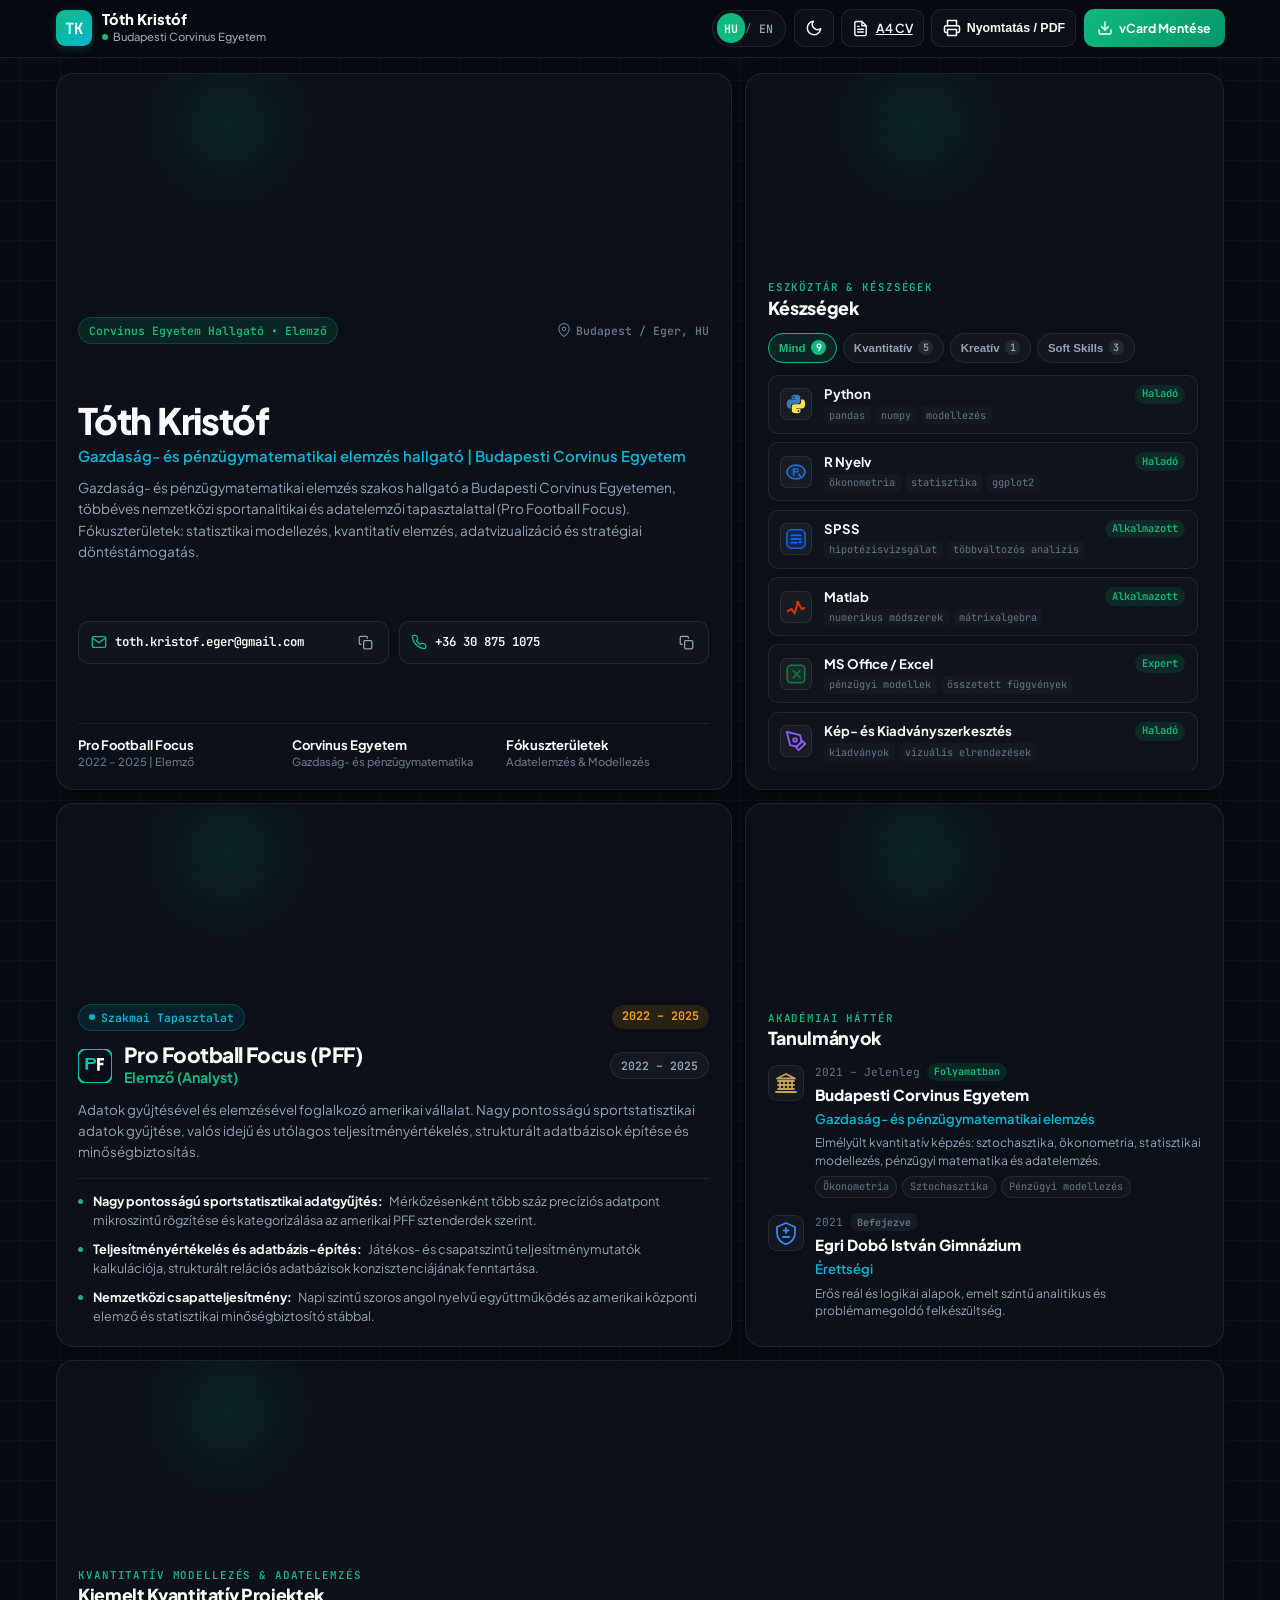
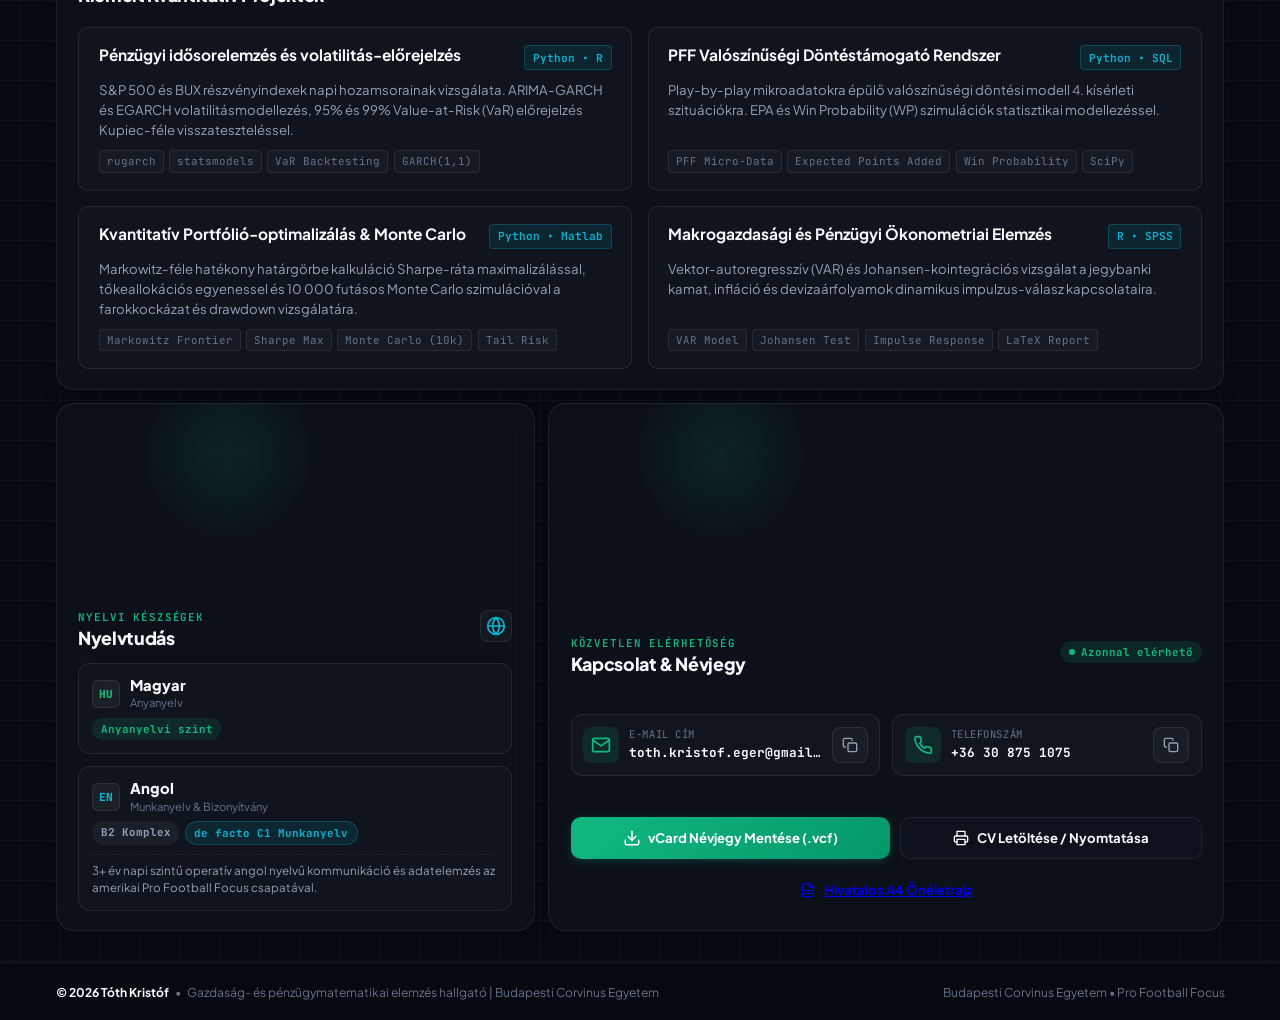
==== commit 0c16c25f: "Add A4 standalone CV link and quantitative projects showcase" ====
--- a/index.html
+++ b/index.html
@@ -70,6 +70,18 @@
             <span class="sr-only" data-i18n="themeBtnText">Téma váltása</span>
           </button>
         </div>
+
+        <!-- Standalone A4 Printable CV Link -->
+        <a href="cv_toth_kristof.html" class="icon-btn" aria-label="A4 Nyomtatható CV megnyitása" title="A4 Nyomtatható CV">
+          <svg width="17" height="17" viewBox="0 0 24 24" fill="none" stroke="currentColor" stroke-width="2" stroke-linecap="round" stroke-linejoin="round">
+            <path d="M14 2H6a2 2 0 0 0-2 2v16a2 2 0 0 0 2 2h12a2 2 0 0 0 2-2V8z"></path>
+            <polyline points="14 2 14 8 20 8"></polyline>
+            <line x1="16" y1="13" x2="8" y2="13"></line>
+            <line x1="16" y1="17" x2="8" y2="17"></line>
+            <polyline points="10 9 9 9 8 9"></polyline>
+          </svg>
+          <span class="btn-text-responsive" data-i18n="a4CvBtn">A4 CV</span>
+        </a>
 
         <!-- Print / PDF CV Button -->
         <button id="print-cv-btn" class="icon-btn" type="button" aria-label="CV Nyomtatása / Mentés PDF-ként" title="Nyomtatás / PDF">
@@ -191,7 +203,7 @@
     </section>
 
     <!-- ========================================================
-         TILE 2: SKILL MATRIX (RICH LOGOS, NO RADAR, NO PERCENTAGES)
+         TILE 2: SKILL MATRIX (RICH LOGOS, NO PERCENTAGES)
          ======================================================== -->
     <section class="bento-card skill-matrix-tile" aria-labelledby="skills-heading">
       <div class="card-glass-glow" aria-hidden="true"></div>
@@ -540,6 +552,90 @@
     </section>
 
     <!-- ========================================================
+         TILE 4.5: FEATURED QUANTITATIVE PROJECTS
+         ======================================================== -->
+    <section class="bento-card projects-tile" aria-labelledby="projects-heading">
+      <div class="card-glass-glow" aria-hidden="true"></div>
+      
+      <div class="card-header-flex">
+        <div>
+          <span class="section-eyebrow" data-i18n="projectsEyebrow">Kvantitatív Modellezés & Adatelemzés</span>
+          <h2 id="projects-heading" class="card-title" data-i18n="projectsHeading">Kiemelt Kvantitatív Projektek</h2>
+        </div>
+      </div>
+
+      <div class="projects-grid">
+        <!-- Project 1 -->
+        <article class="project-card-bento">
+          <div class="project-card-header">
+            <h3 class="project-card-title" data-i18n="p1Title">Pénzügyi idősorelemzés és volatilitás-előrejelzés</h3>
+            <span class="project-tech-pill">Python • R</span>
+          </div>
+          <p class="project-card-desc" data-i18n="p1Desc">
+            S&amp;P 500 és BUX részvényindexek napi hozamsorainak vizsgálata. ARIMA-GARCH és EGARCH volatilitásmodellezés, 95% és 99% Value-at-Risk (VaR) előrejelzés Kupiec-féle visszateszteléssel.
+          </p>
+          <div class="project-tags-row">
+            <span class="project-mini-tag">rugarch</span>
+            <span class="project-mini-tag">statsmodels</span>
+            <span class="project-mini-tag">VaR Backtesting</span>
+            <span class="project-mini-tag">GARCH(1,1)</span>
+          </div>
+        </article>
+
+        <!-- Project 2 -->
+        <article class="project-card-bento">
+          <div class="project-card-header">
+            <h3 class="project-card-title" data-i18n="p2Title">PFF Valószínűségi Döntéstámogató Rendszer</h3>
+            <span class="project-tech-pill">Python • SQL</span>
+          </div>
+          <p class="project-card-desc" data-i18n="p2Desc">
+            Play-by-play mikroadatokra épülő valószínűségi döntési modell 4. kísérleti szituációkra. EPA és Win Probability (WP) szimulációk statisztikai modellezéssel.
+          </p>
+          <div class="project-tags-row">
+            <span class="project-mini-tag">PFF Micro-Data</span>
+            <span class="project-mini-tag">Expected Points Added</span>
+            <span class="project-mini-tag">Win Probability</span>
+            <span class="project-mini-tag">SciPy</span>
+          </div>
+        </article>
+
+        <!-- Project 3 -->
+        <article class="project-card-bento">
+          <div class="project-card-header">
+            <h3 class="project-card-title" data-i18n="p3Title">Kvantitatív Portfólió-optimalizálás &amp; Monte Carlo</h3>
+            <span class="project-tech-pill">Python • Matlab</span>
+          </div>
+          <p class="project-card-desc" data-i18n="p3Desc">
+            Markowitz-féle hatékony határgörbe kalkuláció Sharpe-ráta maximalizálással, tőkeallokációs egyenessel és 10 000 futásos Monte Carlo szimulációval a farokkockázat és drawdown vizsgálatára.
+          </p>
+          <div class="project-tags-row">
+            <span class="project-mini-tag">Markowitz Frontier</span>
+            <span class="project-mini-tag">Sharpe Max</span>
+            <span class="project-mini-tag">Monte Carlo (10k)</span>
+            <span class="project-mini-tag">Tail Risk</span>
+          </div>
+        </article>
+
+        <!-- Project 4 -->
+        <article class="project-card-bento">
+          <div class="project-card-header">
+            <h3 class="project-card-title" data-i18n="p4Title">Makrogazdasági és Pénzügyi Ökonometriai Elemzés</h3>
+            <span class="project-tech-pill">R • SPSS</span>
+          </div>
+          <p class="project-card-desc" data-i18n="p4Desc">
+            Vektor-autoregresszív (VAR) és Johansen-kointegrációs vizsgálat a jegybanki kamat, infláció és devizaárfolyamok dinamikus impulzus-válasz kapcsolataira.
+          </p>
+          <div class="project-tags-row">
+            <span class="project-mini-tag">VAR Model</span>
+            <span class="project-mini-tag">Johansen Test</span>
+            <span class="project-mini-tag">Impulse Response</span>
+            <span class="project-mini-tag">LaTeX Report</span>
+          </div>
+        </article>
+      </div>
+    </section>
+
+    <!-- ========================================================
          TILE 5: LANGUAGE COMPETENCIES (NO PERCENTAGES, CLEAN)
          ======================================================== -->
     <section class="bento-card language-tile" aria-labelledby="lang-heading">
@@ -608,7 +704,7 @@
           <h2 id="contact-heading" class="card-title" data-i18n="contactHeading">Kapcsolat & Névjegy</h2>
         </div>
         <div class="availability-indicator">
-          <span class="radar-ping" aria-hidden="true"></span>
+          <span class="pulse-ping" aria-hidden="true"></span>
           <span class="avail-text" data-i18n="availText">Azonnal elérhető</span>
         </div>
       </div>
@@ -679,6 +775,16 @@
           </svg>
           <span data-i18n="printFullBtn">CV Letöltése / Nyomtatása</span>
         </button>
+
+        <a href="cv_toth_kristof.html" class="hub-btn accent">
+          <svg width="16" height="16" viewBox="0 0 24 24" fill="none" stroke="currentColor" stroke-width="2" stroke-linecap="round" stroke-linejoin="round" aria-hidden="true">
+            <path d="M14 2H6a2 2 0 0 0-2 2v16a2 2 0 0 0 2 2h12a2 2 0 0 0 2-2V8z"></path>
+            <polyline points="14 2 14 8 20 8"></polyline>
+            <line x1="16" y1="13" x2="8" y2="13"></line>
+            <line x1="16" y1="17" x2="8" y2="17"></line>
+          </svg>
+          <span data-i18n="a4CvHubBtn">Hivatalos A4 Önéletrajz</span>
+        </a>
       </div>
     </section>
 
--- a/style.css
+++ b/style.css
@@ -631,7 +631,7 @@
 }
 
 /* ==========================================================
-   TILE 2: SKILL MATRIX (RICH LOGOS, NO RADAR, NO PERCENTAGES)
+   TILE 2: SKILL MATRIX (RICH LOGOS, NO PERCENTAGES)
    Desktop: span 5
    ========================================================== */
 .skill-matrix-tile {
@@ -1005,6 +1005,96 @@
 }
 
 /* ==========================================================
+   TILE: FEATURED QUANTITATIVE PROJECTS
+   Desktop: span 12
+   ========================================================== */
+.projects-tile {
+  grid-column: span 12;
+  display: flex;
+  flex-direction: column;
+}
+
+.projects-grid {
+  display: grid;
+  grid-template-columns: repeat(2, 1fr);
+  gap: 1rem;
+  margin-top: 0.5rem;
+}
+
+@media (max-width: 768px) {
+  .projects-grid {
+    grid-template-columns: 1fr;
+  }
+}
+
+.project-card-bento {
+  background: rgba(255, 255, 255, 0.02);
+  border: 1px solid var(--card-border);
+  border-radius: 10px;
+  padding: 1.1rem 1.25rem;
+  display: flex;
+  flex-direction: column;
+  justify-content: space-between;
+  gap: 0.65rem;
+  transition: transform var(--transition-fast), border-color var(--transition-fast), box-shadow var(--transition-fast);
+}
+
+.project-card-bento:hover {
+  border-color: var(--accent-emerald);
+  transform: translateY(-2px);
+  box-shadow: 0 4px 20px rgba(0, 0, 0, 0.2);
+}
+
+.project-card-header {
+  display: flex;
+  align-items: flex-start;
+  justify-content: space-between;
+  gap: 0.5rem;
+}
+
+.project-card-title {
+  font-size: 1rem;
+  font-weight: 700;
+  color: var(--text-primary);
+  line-height: 1.3;
+}
+
+.project-tech-pill {
+  font-family: var(--font-mono);
+  font-size: 0.72rem;
+  font-weight: 600;
+  color: var(--accent-cyan);
+  background: rgba(6, 182, 212, 0.1);
+  padding: 0.2rem 0.5rem;
+  border-radius: 4px;
+  border: 1px solid rgba(6, 182, 212, 0.25);
+  white-space: nowrap;
+}
+
+.project-card-desc {
+  font-size: 0.85rem;
+  color: var(--text-secondary);
+  line-height: 1.5;
+}
+
+.project-tags-row {
+  display: flex;
+  flex-wrap: wrap;
+  gap: 0.35rem;
+  margin-top: auto;
+}
+
+.project-mini-tag {
+  font-family: var(--font-mono);
+  font-size: 0.7rem;
+  color: var(--text-tertiary);
+  background: rgba(255, 255, 255, 0.03);
+  padding: 0.15rem 0.45rem;
+  border-radius: 4px;
+  border: 1px solid var(--card-border);
+}
+
+/* ==========================================================
    TILE 5: LANGUAGE COMPETENCIES (NO PERCENTAGES, CLEAN)
    Desktop: span 5
    ========================================================== */
@@ -1145,7 +1235,7 @@
   border-radius: var(--radius-pill);
 }
 
-.radar-ping {
+.pulse-ping {
   width: 6px;
   height: 6px;
   background-color: var(--accent-emerald);
@@ -1439,6 +1529,22 @@
   }
 }
 
+@media (prefers-contrast: more) {
+  :root {
+    --border-glass: rgba(255, 255, 255, 0.45);
+    --border-card: rgba(255, 255, 255, 0.4);
+    --text-muted: #e2e8f0;
+  }
+
+  .bento-card {
+    border-width: 2px !important;
+  }
+
+  .badge, .metric-pill, .skill-tag {
+    border: 1px solid currentColor !important;
+  }
+}
+
 /* --- 9. Clean Print Stylesheet --- */
 @media print {
   html, body {
